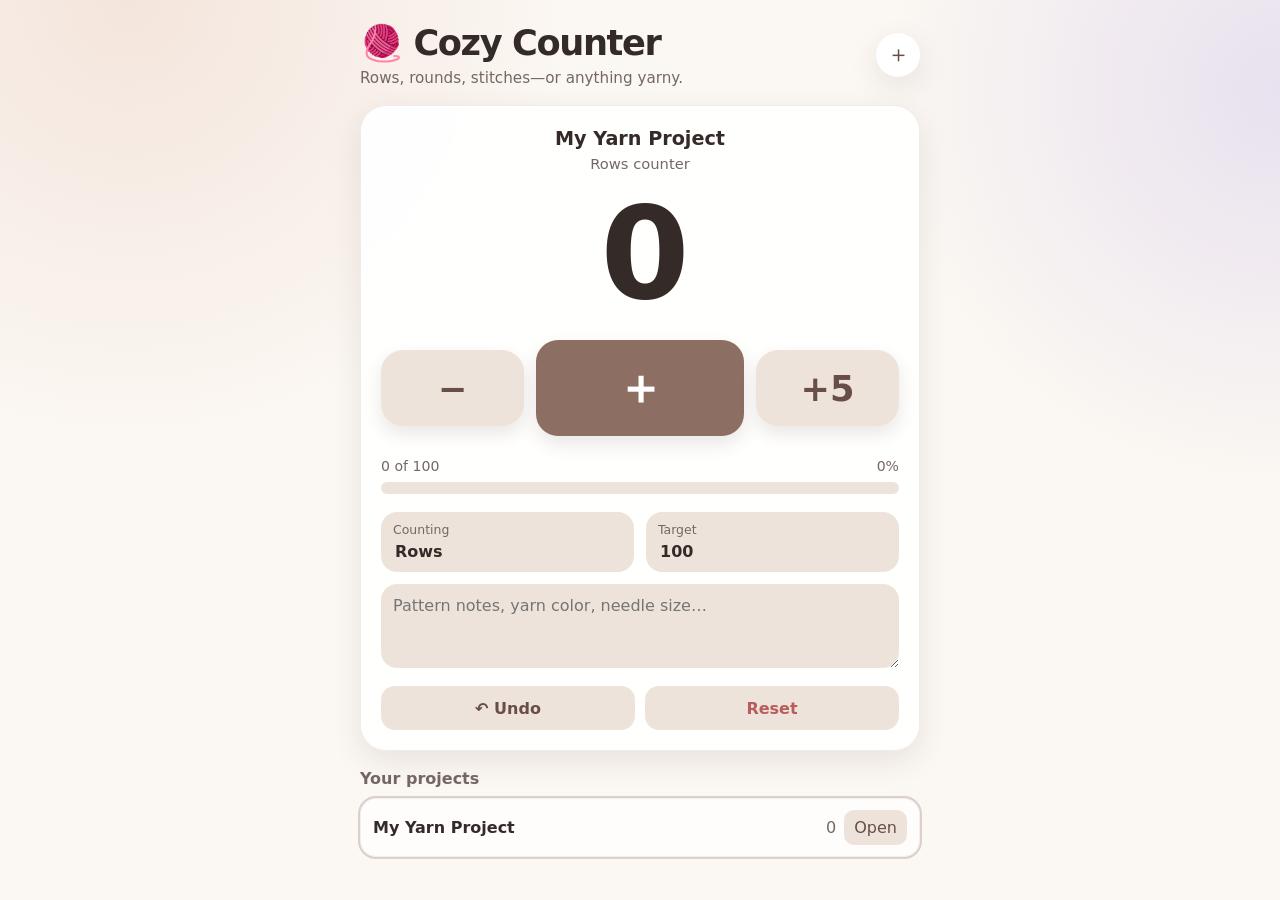
==== index.html @ 09ec0f08 "Rename Index.html to index.html" ====
<!DOCTYPE html>
<html lang="en">
<head>
  <meta charset="UTF-8" />
  <meta name="viewport" content="width=device-width, initial-scale=1, viewport-fit=cover" />
  <meta name="theme-color" content="#8d6e63" />
  <title>Cozy Yarn Counter</title>
  <style>
    :root {
      --bg: #fbf7f2;
      --card: #ffffff;
      --text: #342a27;
      --muted: #756864;
      --accent: #8d6e63;
      --accent-dark: #684e46;
      --soft: #eee3da;
      --danger: #b85c5c;
      --shadow: 0 10px 30px rgba(70, 48, 40, 0.10);
    }

    * { box-sizing: border-box; }
    body {
      margin: 0;
      min-height: 100vh;
      font-family: ui-rounded, "SF Pro Rounded", system-ui, -apple-system, BlinkMacSystemFont, "Segoe UI", sans-serif;
      background:
        radial-gradient(circle at 10% 0%, #f4e5dc 0, transparent 30%),
        radial-gradient(circle at 100% 10%, #e8e1ef 0, transparent 26%),
        var(--bg);
      color: var(--text);
      padding: env(safe-area-inset-top) 16px env(safe-area-inset-bottom);
    }

    .app {
      width: min(100%, 560px);
      margin: 0 auto;
      padding: 22px 0 36px;
    }

    header {
      display: flex;
      align-items: center;
      justify-content: space-between;
      gap: 16px;
      margin-bottom: 18px;
    }

    h1 {
      margin: 0;
      font-size: clamp(1.65rem, 6vw, 2.2rem);
      letter-spacing: -0.04em;
    }

    .subtitle {
      margin: 5px 0 0;
      color: var(--muted);
      font-size: 0.95rem;
    }

    button, input, textarea {
      font: inherit;
    }

    button {
      border: 0;
      cursor: pointer;
      -webkit-tap-highlight-color: transparent;
    }

    .icon-btn {
      width: 44px;
      height: 44px;
      border-radius: 50%;
      background: var(--card);
      color: var(--accent-dark);
      box-shadow: var(--shadow);
      font-size: 1.45rem;
    }

    .project-card {
      background: rgba(255,255,255,0.92);
      border: 1px solid rgba(141,110,99,0.13);
      border-radius: 26px;
      padding: 20px;
      box-shadow: var(--shadow);
      backdrop-filter: blur(8px);
    }

    .project-name {
      width: 100%;
      border: 0;
      background: transparent;
      font-weight: 750;
      font-size: 1.2rem;
      color: var(--text);
      outline: none;
      text-align: center;
      margin-bottom: 4px;
    }

    .counter-label {
      text-align: center;
      color: var(--muted);
      font-size: 0.92rem;
    }

    .count {
      text-align: center;
      font-size: clamp(5rem, 24vw, 8rem);
      line-height: 1;
      font-weight: 800;
      letter-spacing: -0.08em;
      margin: 18px 0 22px;
      user-select: none;
    }

    .main-controls {
      display: grid;
      grid-template-columns: 1fr 1.45fr 1fr;
      gap: 12px;
      align-items: center;
    }

    .main-controls button {
      border-radius: 22px;
      min-height: 76px;
      font-weight: 800;
      box-shadow: 0 8px 18px rgba(80, 54, 47, 0.12);
    }

    .minus, .plus {
      background: var(--soft);
      color: var(--accent-dark);
      font-size: 2.2rem;
    }

    .plus {
      min-height: 96px !important;
      background: var(--accent);
      color: white;
      font-size: 3rem;
    }

    .main-controls button:active {
      transform: scale(0.97);
    }

    .progress-wrap {
      margin-top: 22px;
    }

    .progress-meta {
      display: flex;
      justify-content: space-between;
      color: var(--muted);
      font-size: 0.88rem;
      margin-bottom: 8px;
    }

    .progress-track {
      height: 12px;
      border-radius: 99px;
      background: var(--soft);
      overflow: hidden;
    }

    .progress-bar {
      height: 100%;
      width: 0%;
      border-radius: inherit;
      background: var(--accent);
      transition: width 180ms ease;
    }

    .settings {
      display: grid;
      grid-template-columns: 1fr 1fr;
      gap: 12px;
      margin-top: 18px;
    }

    .field {
      background: var(--soft);
      border-radius: 16px;
      padding: 10px 12px;
    }

    .field label {
      display: block;
      color: var(--muted);
      font-size: 0.78rem;
      margin-bottom: 4px;
    }

    .field input {
      width: 100%;
      border: 0;
      outline: 0;
      background: transparent;
      color: var(--text);
      font-weight: 700;
    }

    textarea {
      width: 100%;
      margin-top: 12px;
      min-height: 84px;
      resize: vertical;
      border: 0;
      border-radius: 16px;
      padding: 12px;
      background: var(--soft);
      color: var(--text);
      outline: none;
    }

    .secondary-controls {
      display: flex;
      gap: 10px;
      margin-top: 14px;
    }

    .secondary-controls button {
      flex: 1;
      min-height: 44px;
      border-radius: 14px;
      background: var(--soft);
      color: var(--accent-dark);
      font-weight: 700;
    }

    .danger {
      color: var(--danger) !important;
    }

    .projects {
      margin-top: 18px;
    }

    .projects h2 {
      font-size: 1rem;
      margin: 0 0 10px;
      color: var(--muted);
    }

    .project-list {
      display: grid;
      gap: 9px;
    }

    .project-row {
      display: grid;
      grid-template-columns: 1fr auto auto;
      gap: 8px;
      align-items: center;
      background: rgba(255,255,255,0.76);
      border-radius: 16px;
      padding: 11px 12px;
      border: 1px solid rgba(141,110,99,0.10);
    }

    .project-row.active {
      outline: 2px solid rgba(141,110,99,0.28);
    }

    .project-title {
      font-weight: 750;
      overflow: hidden;
      text-overflow: ellipsis;
      white-space: nowrap;
    }

    .project-count {
      color: var(--muted);
      font-variant-numeric: tabular-nums;
    }

    .project-open, .project-delete {
      padding: 8px 10px;
      border-radius: 10px;
      background: var(--soft);
      color: var(--accent-dark);
    }

    .toast {
      position: fixed;
      left: 50%;
      bottom: calc(22px + env(safe-area-inset-bottom));
      transform: translateX(-50%) translateY(16px);
      opacity: 0;
      pointer-events: none;
      background: #342a27;
      color: white;
      padding: 10px 14px;
      border-radius: 99px;
      transition: 180ms ease;
      font-size: 0.9rem;
      z-index: 9;
    }

    .toast.show {
      opacity: 1;
      transform: translateX(-50%) translateY(0);
    }

    @media (max-width: 380px) {
      .settings { grid-template-columns: 1fr; }
      .project-card { padding: 16px; }
      .main-controls { gap: 8px; }
    }
  </style>
</head>
<body>
  <main class="app">
    <header>
      <div>
        <h1>🧶 Cozy Counter</h1>
        <p class="subtitle">Rows, rounds, stitches—or anything yarny.</p>
      </div>
      <button class="icon-btn" id="newProjectBtn" aria-label="New project">＋</button>
    </header>

    <section class="project-card">
      <input id="projectName" class="project-name" value="My Yarn Project" aria-label="Project name" />
      <div class="counter-label" id="counterLabel">Row counter</div>
      <div class="count" id="count" aria-live="polite">0</div>

      <div class="main-controls">
        <button class="minus" id="minusBtn" aria-label="Subtract one">−</button>
        <button class="plus" id="plusBtn" aria-label="Add one">＋</button>
        <button class="minus" id="addFiveBtn" aria-label="Add five">+5</button>
      </div>

      <div class="progress-wrap">
        <div class="progress-meta">
          <span id="progressText">0 of 100</span>
          <span id="percentText">0%</span>
        </div>
        <div class="progress-track">
          <div class="progress-bar" id="progressBar"></div>
        </div>
      </div>

      <div class="settings">
        <div class="field">
          <label for="counterType">Counting</label>
          <input id="counterType" value="Rows" />
        </div>
        <div class="field">
          <label for="target">Target</label>
          <input id="target" type="number" min="0" value="100" inputmode="numeric" />
        </div>
      </div>

      <textarea id="notes" placeholder="Pattern notes, yarn color, needle size…"></textarea>

      <div class="secondary-controls">
        <button id="undoBtn">↶ Undo</button>
        <button id="resetBtn" class="danger">Reset</button>
      </div>
    </section>

    <section class="projects">
      <h2>Your projects</h2>
      <div class="project-list" id="projectList"></div>
    </section>
  </main>

  <div class="toast" id="toast"></div>

  <script>
    const STORAGE_KEY = "cozy-yarn-counter-v1";

    let state = loadState();
    let undoStack = [];

    const els = {
      projectName: document.getElementById("projectName"),
      counterLabel: document.getElementById("counterLabel"),
      count: document.getElementById("count"),
      minusBtn: document.getElementById("minusBtn"),
      plusBtn: document.getElementById("plusBtn"),
      addFiveBtn: document.getElementById("addFiveBtn"),
      target: document.getElementById("target"),
      counterType: document.getElementById("counterType"),
      notes: document.getElementById("notes"),
      progressText: document.getElementById("progressText"),
      percentText: document.getElementById("percentText"),
      progressBar: document.getElementById("progressBar"),
      undoBtn: document.getElementById("undoBtn"),
      resetBtn: document.getElementById("resetBtn"),
      newProjectBtn: document.getElementById("newProjectBtn"),
      projectList: document.getElementById("projectList"),
      toast: document.getElementById("toast")
    };

    function makeProject(name = "New Yarn Project") {
      return {
        id: crypto.randomUUID ? crypto.randomUUID() : String(Date.now() + Math.random()),
        name,
        count: 0,
        target: 100,
        counterType: "Rows",
        notes: ""
      };
    }

    function loadState() {
      try {
        const saved = JSON.parse(localStorage.getItem(STORAGE_KEY));
        if (saved?.projects?.length) return saved;
      } catch (_) {}
      const first = makeProject("My Yarn Project");
      return { activeId: first.id, projects: [first] };
    }

    function saveState() {
      localStorage.setItem(STORAGE_KEY, JSON.stringify(state));
    }

    function activeProject() {
      return state.projects.find(p => p.id === state.activeId) || state.projects[0];
    }

    function pushUndo() {
      const p = activeProject();
      undoStack.push({ id: p.id, count: p.count });
      if (undoStack.length > 50) undoStack.shift();
    }

    function setCount(next) {
      const p = activeProject();
      pushUndo();
      p.count = Math.max(0, Number(next) || 0);
      saveState();
      render();
      if (p.target > 0 && p.count === p.target) showToast("Target reached! 🎉");
    }

    function updateField(field, value) {
      const p = activeProject();
      p[field] = value;
      saveState();
      renderProjectList();
      renderProgress();
    }

    function render() {
      const p = activeProject();
      els.projectName.value = p.name;
      els.count.textContent = p.count;
      els.target.value = p.target;
      els.counterType.value = p.counterType;
      els.notes.value = p.notes;
      els.counterLabel.textContent = `${p.counterType || "Row"} counter`;
      renderProgress();
      renderProjectList();
    }

    function renderProgress() {
      const p = activeProject();
      const target = Math.max(0, Number(p.target) || 0);
      const percent = target > 0 ? Math.min(100, Math.round((p.count / target) * 100)) : 0;
      els.progressText.textContent = target > 0 ? `${p.count} of ${target}` : `${p.count} counted`;
      els.percentText.textContent = target > 0 ? `${percent}%` : "No target";
      els.progressBar.style.width = `${percent}%`;
    }

    function renderProjectList() {
      els.projectList.innerHTML = "";
      state.projects.forEach(project => {
        const row = document.createElement("div");
        row.className = "project-row" + (project.id === state.activeId ? " active" : "");

        const title = document.createElement("div");
        title.className = "project-title";
        title.textContent = project.name || "Untitled project";

        const count = document.createElement("div");
        count.className = "project-count";
        count.textContent = project.count;

        const open = document.createElement("button");
        open.className = "project-open";
        open.textContent = project.id === state.activeId ? "Open" : "View";
        open.onclick = () => {
          state.activeId = project.id;
          undoStack = [];
          saveState();
          render();
        };

        row.append(title, count, open);

        if (state.projects.length > 1) {
          const del = document.createElement("button");
          del.className = "project-delete";
          del.textContent = "×";
          del.setAttribute("aria-label", `Delete ${project.name}`);
          del.onclick = () => {
            if (!confirm(`Delete "${project.name}"?`)) return;
            state.projects = state.projects.filter(p => p.id !== project.id);
            if (state.activeId === project.id) state.activeId = state.projects[0].id;
            saveState();
            render();
          };
          row.append(del);
        }

        els.projectList.append(row);
      });
    }

    function showToast(message) {
      els.toast.textContent = message;
      els.toast.classList.add("show");
      clearTimeout(showToast.timer);
      showToast.timer = setTimeout(() => els.toast.classList.remove("show"), 1500);
    }

    els.plusBtn.addEventListener("click", () => setCount(activeProject().count + 1));
    els.minusBtn.addEventListener("click", () => setCount(activeProject().count - 1));
    els.addFiveBtn.addEventListener("click", () => setCount(activeProject().count + 5));

    els.undoBtn.addEventListener("click", () => {
      const previous = undoStack.pop();
      if (!previous || previous.id !== activeProject().id) {
        showToast("Nothing to undo");
        return;
      }
      activeProject().count = previous.count;
      saveState();
      render();
    });

    els.resetBtn.addEventListener("click", () => {
      if (!confirm("Reset this counter to zero?")) return;
      setCount(0);
    });

    els.newProjectBtn.addEventListener("click", () => {
      const p = makeProject(`Project ${state.projects.length + 1}`);
      state.projects.push(p);
      state.activeId = p.id;
      undoStack = [];
      saveState();
      render();
      els.projectName.focus();
      els.projectName.select();
    });

    els.projectName.addEventListener("input", e => updateField("name", e.target.value));
    els.target.addEventListener("input", e => updateField("target", Math.max(0, Number(e.target.value) || 0)));
    els.counterType.addEventListener("input", e => updateField("counterType", e.target.value));
    els.notes.addEventListener("input", e => updateField("notes", e.target.value));

    document.addEventListener("keydown", e => {
      if (["INPUT", "TEXTAREA"].includes(document.activeElement.tagName)) return;
      if (e.key === "ArrowUp" || e.key === "+" || e.key === " ") {
        e.preventDefault();
        setCount(activeProject().count + 1);
      }
      if (e.key === "ArrowDown" || e.key === "-") {
        e.preventDefault();
        setCount(activeProject().count - 1);
      }
    });

    render();
  </script>
</body>
</html>
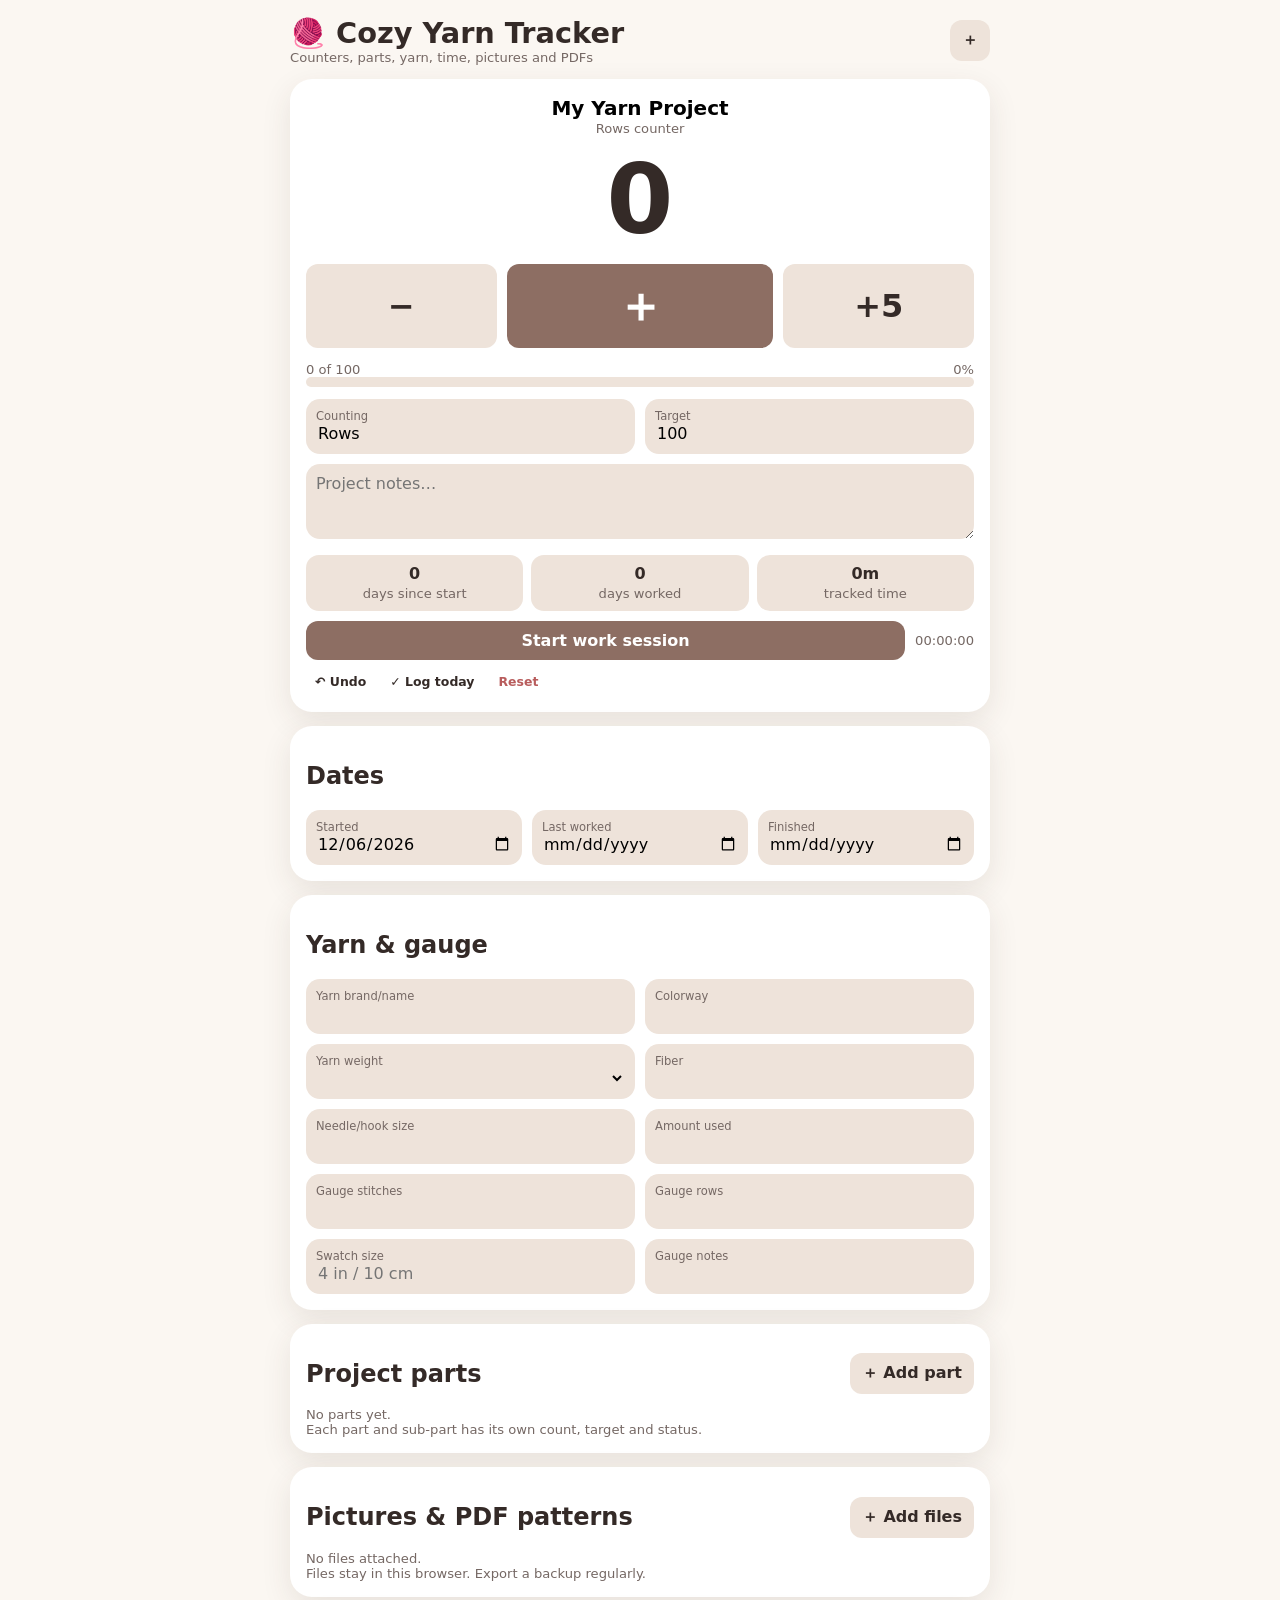
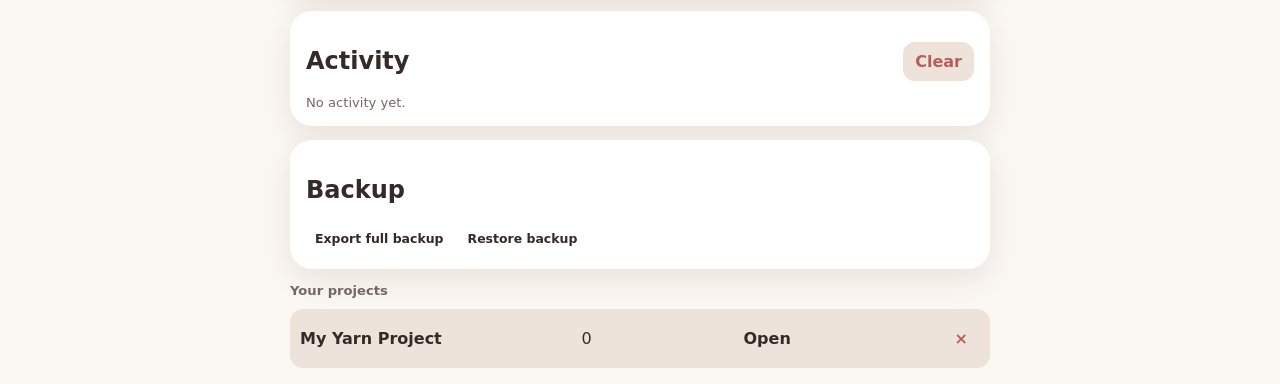
==== commit 4a52b92a: "Add files via upload" ====
--- a/index.html
+++ b/index.html
@@ -1,572 +1,27 @@
-<!DOCTYPE html>
-<html lang="en">
-<head>
-  <meta charset="UTF-8" />
-  <meta name="viewport" content="width=device-width, initial-scale=1, viewport-fit=cover" />
-  <meta name="theme-color" content="#8d6e63" />
-  <title>Cozy Yarn Counter</title>
-  <style>
-    :root {
-      --bg: #fbf7f2;
-      --card: #ffffff;
-      --text: #342a27;
-      --muted: #756864;
-      --accent: #8d6e63;
-      --accent-dark: #684e46;
-      --soft: #eee3da;
-      --danger: #b85c5c;
-      --shadow: 0 10px 30px rgba(70, 48, 40, 0.10);
-    }
-
-    * { box-sizing: border-box; }
-    body {
-      margin: 0;
-      min-height: 100vh;
-      font-family: ui-rounded, "SF Pro Rounded", system-ui, -apple-system, BlinkMacSystemFont, "Segoe UI", sans-serif;
-      background:
-        radial-gradient(circle at 10% 0%, #f4e5dc 0, transparent 30%),
-        radial-gradient(circle at 100% 10%, #e8e1ef 0, transparent 26%),
-        var(--bg);
-      color: var(--text);
-      padding: env(safe-area-inset-top) 16px env(safe-area-inset-bottom);
-    }
-
-    .app {
-      width: min(100%, 560px);
-      margin: 0 auto;
-      padding: 22px 0 36px;
-    }
-
-    header {
-      display: flex;
-      align-items: center;
-      justify-content: space-between;
-      gap: 16px;
-      margin-bottom: 18px;
-    }
-
-    h1 {
-      margin: 0;
-      font-size: clamp(1.65rem, 6vw, 2.2rem);
-      letter-spacing: -0.04em;
-    }
-
-    .subtitle {
-      margin: 5px 0 0;
-      color: var(--muted);
-      font-size: 0.95rem;
-    }
-
-    button, input, textarea {
-      font: inherit;
-    }
-
-    button {
-      border: 0;
-      cursor: pointer;
-      -webkit-tap-highlight-color: transparent;
-    }
-
-    .icon-btn {
-      width: 44px;
-      height: 44px;
-      border-radius: 50%;
-      background: var(--card);
-      color: var(--accent-dark);
-      box-shadow: var(--shadow);
-      font-size: 1.45rem;
-    }
-
-    .project-card {
-      background: rgba(255,255,255,0.92);
-      border: 1px solid rgba(141,110,99,0.13);
-      border-radius: 26px;
-      padding: 20px;
-      box-shadow: var(--shadow);
-      backdrop-filter: blur(8px);
-    }
-
-    .project-name {
-      width: 100%;
-      border: 0;
-      background: transparent;
-      font-weight: 750;
-      font-size: 1.2rem;
-      color: var(--text);
-      outline: none;
-      text-align: center;
-      margin-bottom: 4px;
-    }
-
-    .counter-label {
-      text-align: center;
-      color: var(--muted);
-      font-size: 0.92rem;
-    }
-
-    .count {
-      text-align: center;
-      font-size: clamp(5rem, 24vw, 8rem);
-      line-height: 1;
-      font-weight: 800;
-      letter-spacing: -0.08em;
-      margin: 18px 0 22px;
-      user-select: none;
-    }
-
-    .main-controls {
-      display: grid;
-      grid-template-columns: 1fr 1.45fr 1fr;
-      gap: 12px;
-      align-items: center;
-    }
-
-    .main-controls button {
-      border-radius: 22px;
-      min-height: 76px;
-      font-weight: 800;
-      box-shadow: 0 8px 18px rgba(80, 54, 47, 0.12);
-    }
-
-    .minus, .plus {
-      background: var(--soft);
-      color: var(--accent-dark);
-      font-size: 2.2rem;
-    }
-
-    .plus {
-      min-height: 96px !important;
-      background: var(--accent);
-      color: white;
-      font-size: 3rem;
-    }
-
-    .main-controls button:active {
-      transform: scale(0.97);
-    }
-
-    .progress-wrap {
-      margin-top: 22px;
-    }
-
-    .progress-meta {
-      display: flex;
-      justify-content: space-between;
-      color: var(--muted);
-      font-size: 0.88rem;
-      margin-bottom: 8px;
-    }
-
-    .progress-track {
-      height: 12px;
-      border-radius: 99px;
-      background: var(--soft);
-      overflow: hidden;
-    }
-
-    .progress-bar {
-      height: 100%;
-      width: 0%;
-      border-radius: inherit;
-      background: var(--accent);
-      transition: width 180ms ease;
-    }
-
-    .settings {
-      display: grid;
-      grid-template-columns: 1fr 1fr;
-      gap: 12px;
-      margin-top: 18px;
-    }
-
-    .field {
-      background: var(--soft);
-      border-radius: 16px;
-      padding: 10px 12px;
-    }
-
-    .field label {
-      display: block;
-      color: var(--muted);
-      font-size: 0.78rem;
-      margin-bottom: 4px;
-    }
-
-    .field input {
-      width: 100%;
-      border: 0;
-      outline: 0;
-      background: transparent;
-      color: var(--text);
-      font-weight: 700;
-    }
-
-    textarea {
-      width: 100%;
-      margin-top: 12px;
-      min-height: 84px;
-      resize: vertical;
-      border: 0;
-      border-radius: 16px;
-      padding: 12px;
-      background: var(--soft);
-      color: var(--text);
-      outline: none;
-    }
-
-    .secondary-controls {
-      display: flex;
-      gap: 10px;
-      margin-top: 14px;
-    }
-
-    .secondary-controls button {
-      flex: 1;
-      min-height: 44px;
-      border-radius: 14px;
-      background: var(--soft);
-      color: var(--accent-dark);
-      font-weight: 700;
-    }
-
-    .danger {
-      color: var(--danger) !important;
-    }
-
-    .projects {
-      margin-top: 18px;
-    }
-
-    .projects h2 {
-      font-size: 1rem;
-      margin: 0 0 10px;
-      color: var(--muted);
-    }
-
-    .project-list {
-      display: grid;
-      gap: 9px;
-    }
-
-    .project-row {
-      display: grid;
-      grid-template-columns: 1fr auto auto;
-      gap: 8px;
-      align-items: center;
-      background: rgba(255,255,255,0.76);
-      border-radius: 16px;
-      padding: 11px 12px;
-      border: 1px solid rgba(141,110,99,0.10);
-    }
-
-    .project-row.active {
-      outline: 2px solid rgba(141,110,99,0.28);
-    }
-
-    .project-title {
-      font-weight: 750;
-      overflow: hidden;
-      text-overflow: ellipsis;
-      white-space: nowrap;
-    }
-
-    .project-count {
-      color: var(--muted);
-      font-variant-numeric: tabular-nums;
-    }
-
-    .project-open, .project-delete {
-      padding: 8px 10px;
-      border-radius: 10px;
-      background: var(--soft);
-      color: var(--accent-dark);
-    }
-
-    .toast {
-      position: fixed;
-      left: 50%;
-      bottom: calc(22px + env(safe-area-inset-bottom));
-      transform: translateX(-50%) translateY(16px);
-      opacity: 0;
-      pointer-events: none;
-      background: #342a27;
-      color: white;
-      padding: 10px 14px;
-      border-radius: 99px;
-      transition: 180ms ease;
-      font-size: 0.9rem;
-      z-index: 9;
-    }
-
-    .toast.show {
-      opacity: 1;
-      transform: translateX(-50%) translateY(0);
-    }
-
-    @media (max-width: 380px) {
-      .settings { grid-template-columns: 1fr; }
-      .project-card { padding: 16px; }
-      .main-controls { gap: 8px; }
-    }
-  </style>
-</head>
-<body>
-  <main class="app">
-    <header>
-      <div>
-        <h1>🧶 Cozy Counter</h1>
-        <p class="subtitle">Rows, rounds, stitches—or anything yarny.</p>
-      </div>
-      <button class="icon-btn" id="newProjectBtn" aria-label="New project">＋</button>
-    </header>
-
-    <section class="project-card">
-      <input id="projectName" class="project-name" value="My Yarn Project" aria-label="Project name" />
-      <div class="counter-label" id="counterLabel">Row counter</div>
-      <div class="count" id="count" aria-live="polite">0</div>
-
-      <div class="main-controls">
-        <button class="minus" id="minusBtn" aria-label="Subtract one">−</button>
-        <button class="plus" id="plusBtn" aria-label="Add one">＋</button>
-        <button class="minus" id="addFiveBtn" aria-label="Add five">+5</button>
-      </div>
-
-      <div class="progress-wrap">
-        <div class="progress-meta">
-          <span id="progressText">0 of 100</span>
-          <span id="percentText">0%</span>
-        </div>
-        <div class="progress-track">
-          <div class="progress-bar" id="progressBar"></div>
-        </div>
-      </div>
-
-      <div class="settings">
-        <div class="field">
-          <label for="counterType">Counting</label>
-          <input id="counterType" value="Rows" />
-        </div>
-        <div class="field">
-          <label for="target">Target</label>
-          <input id="target" type="number" min="0" value="100" inputmode="numeric" />
-        </div>
-      </div>
-
-      <textarea id="notes" placeholder="Pattern notes, yarn color, needle size…"></textarea>
-
-      <div class="secondary-controls">
-        <button id="undoBtn">↶ Undo</button>
-        <button id="resetBtn" class="danger">Reset</button>
-      </div>
-    </section>
-
-    <section class="projects">
-      <h2>Your projects</h2>
-      <div class="project-list" id="projectList"></div>
-    </section>
-  </main>
-
-  <div class="toast" id="toast"></div>
-
-  <script>
-    const STORAGE_KEY = "cozy-yarn-counter-v1";
-
-    let state = loadState();
-    let undoStack = [];
-
-    const els = {
-      projectName: document.getElementById("projectName"),
-      counterLabel: document.getElementById("counterLabel"),
-      count: document.getElementById("count"),
-      minusBtn: document.getElementById("minusBtn"),
-      plusBtn: document.getElementById("plusBtn"),
-      addFiveBtn: document.getElementById("addFiveBtn"),
-      target: document.getElementById("target"),
-      counterType: document.getElementById("counterType"),
-      notes: document.getElementById("notes"),
-      progressText: document.getElementById("progressText"),
-      percentText: document.getElementById("percentText"),
-      progressBar: document.getElementById("progressBar"),
-      undoBtn: document.getElementById("undoBtn"),
-      resetBtn: document.getElementById("resetBtn"),
-      newProjectBtn: document.getElementById("newProjectBtn"),
-      projectList: document.getElementById("projectList"),
-      toast: document.getElementById("toast")
-    };
-
-    function makeProject(name = "New Yarn Project") {
-      return {
-        id: crypto.randomUUID ? crypto.randomUUID() : String(Date.now() + Math.random()),
-        name,
-        count: 0,
-        target: 100,
-        counterType: "Rows",
-        notes: ""
-      };
-    }
-
-    function loadState() {
-      try {
-        const saved = JSON.parse(localStorage.getItem(STORAGE_KEY));
-        if (saved?.projects?.length) return saved;
-      } catch (_) {}
-      const first = makeProject("My Yarn Project");
-      return { activeId: first.id, projects: [first] };
-    }
-
-    function saveState() {
-      localStorage.setItem(STORAGE_KEY, JSON.stringify(state));
-    }
-
-    function activeProject() {
-      return state.projects.find(p => p.id === state.activeId) || state.projects[0];
-    }
-
-    function pushUndo() {
-      const p = activeProject();
-      undoStack.push({ id: p.id, count: p.count });
-      if (undoStack.length > 50) undoStack.shift();
-    }
-
-    function setCount(next) {
-      const p = activeProject();
-      pushUndo();
-      p.count = Math.max(0, Number(next) || 0);
-      saveState();
-      render();
-      if (p.target > 0 && p.count === p.target) showToast("Target reached! 🎉");
-    }
-
-    function updateField(field, value) {
-      const p = activeProject();
-      p[field] = value;
-      saveState();
-      renderProjectList();
-      renderProgress();
-    }
-
-    function render() {
-      const p = activeProject();
-      els.projectName.value = p.name;
-      els.count.textContent = p.count;
-      els.target.value = p.target;
-      els.counterType.value = p.counterType;
-      els.notes.value = p.notes;
-      els.counterLabel.textContent = `${p.counterType || "Row"} counter`;
-      renderProgress();
-      renderProjectList();
-    }
-
-    function renderProgress() {
-      const p = activeProject();
-      const target = Math.max(0, Number(p.target) || 0);
-      const percent = target > 0 ? Math.min(100, Math.round((p.count / target) * 100)) : 0;
-      els.progressText.textContent = target > 0 ? `${p.count} of ${target}` : `${p.count} counted`;
-      els.percentText.textContent = target > 0 ? `${percent}%` : "No target";
-      els.progressBar.style.width = `${percent}%`;
-    }
-
-    function renderProjectList() {
-      els.projectList.innerHTML = "";
-      state.projects.forEach(project => {
-        const row = document.createElement("div");
-        row.className = "project-row" + (project.id === state.activeId ? " active" : "");
-
-        const title = document.createElement("div");
-        title.className = "project-title";
-        title.textContent = project.name || "Untitled project";
-
-        const count = document.createElement("div");
-        count.className = "project-count";
-        count.textContent = project.count;
-
-        const open = document.createElement("button");
-        open.className = "project-open";
-        open.textContent = project.id === state.activeId ? "Open" : "View";
-        open.onclick = () => {
-          state.activeId = project.id;
-          undoStack = [];
-          saveState();
-          render();
-        };
-
-        row.append(title, count, open);
-
-        if (state.projects.length > 1) {
-          const del = document.createElement("button");
-          del.className = "project-delete";
-          del.textContent = "×";
-          del.setAttribute("aria-label", `Delete ${project.name}`);
-          del.onclick = () => {
-            if (!confirm(`Delete "${project.name}"?`)) return;
-            state.projects = state.projects.filter(p => p.id !== project.id);
-            if (state.activeId === project.id) state.activeId = state.projects[0].id;
-            saveState();
-            render();
-          };
-          row.append(del);
-        }
-
-        els.projectList.append(row);
-      });
-    }
-
-    function showToast(message) {
-      els.toast.textContent = message;
-      els.toast.classList.add("show");
-      clearTimeout(showToast.timer);
-      showToast.timer = setTimeout(() => els.toast.classList.remove("show"), 1500);
-    }
-
-    els.plusBtn.addEventListener("click", () => setCount(activeProject().count + 1));
-    els.minusBtn.addEventListener("click", () => setCount(activeProject().count - 1));
-    els.addFiveBtn.addEventListener("click", () => setCount(activeProject().count + 5));
-
-    els.undoBtn.addEventListener("click", () => {
-      const previous = undoStack.pop();
-      if (!previous || previous.id !== activeProject().id) {
-        showToast("Nothing to undo");
-        return;
-      }
-      activeProject().count = previous.count;
-      saveState();
-      render();
-    });
-
-    els.resetBtn.addEventListener("click", () => {
-      if (!confirm("Reset this counter to zero?")) return;
-      setCount(0);
-    });
-
-    els.newProjectBtn.addEventListener("click", () => {
-      const p = makeProject(`Project ${state.projects.length + 1}`);
-      state.projects.push(p);
-      state.activeId = p.id;
-      undoStack = [];
-      saveState();
-      render();
-      els.projectName.focus();
-      els.projectName.select();
-    });
-
-    els.projectName.addEventListener("input", e => updateField("name", e.target.value));
-    els.target.addEventListener("input", e => updateField("target", Math.max(0, Number(e.target.value) || 0)));
-    els.counterType.addEventListener("input", e => updateField("counterType", e.target.value));
-    els.notes.addEventListener("input", e => updateField("notes", e.target.value));
-
-    document.addEventListener("keydown", e => {
-      if (["INPUT", "TEXTAREA"].includes(document.activeElement.tagName)) return;
-      if (e.key === "ArrowUp" || e.key === "+" || e.key === " ") {
-        e.preventDefault();
-        setCount(activeProject().count + 1);
-      }
-      if (e.key === "ArrowDown" || e.key === "-") {
-        e.preventDefault();
-        setCount(activeProject().count - 1);
-      }
-    });
-
-    render();
-  </script>
-</body>
-</html>
+<!DOCTYPE html><html lang="en"><head><meta charset="UTF-8"><meta name="viewport" content="width=device-width,initial-scale=1,viewport-fit=cover"><title>Cozy Yarn Tracker</title><style>
+:root{--bg:#fbf7f2;--card:#fff;--text:#342a27;--muted:#756864;--accent:#8d6e63;--soft:#eee3da;--danger:#b85c5c;--shadow:0 10px 30px #4630281a}*{box-sizing:border-box}body{margin:0;background:var(--bg);color:var(--text);font-family:system-ui,-apple-system,sans-serif;padding:16px}.app{max-width:700px;margin:auto}header,.row,.head{display:flex;align-items:center;justify-content:space-between;gap:10px}h1{margin:0;font-size:1.8rem}.sub,.small{color:var(--muted);font-size:.82rem}.card{background:var(--card);border-radius:22px;padding:16px;margin:14px 0;box-shadow:var(--shadow)}button,input,textarea,select{font:inherit}button{border:0;border-radius:12px;padding:10px 12px;background:var(--soft);color:var(--text);font-weight:700}.accent{background:var(--accent);color:white}.danger{color:var(--danger)}.project-name{width:100%;border:0;text-align:center;font-weight:800;font-size:1.25rem}.count{text-align:center;font-size:6rem;font-weight:850;line-height:1;margin:16px 0}.controls{display:grid;grid-template-columns:1fr 1.4fr 1fr;gap:10px}.controls button{font-size:2rem;min-height:70px}.controls .accent{font-size:3rem}.grid2,.grid3{display:grid;gap:10px}.grid2{grid-template-columns:1fr 1fr}.grid3{grid-template-columns:repeat(3,1fr)}.field{background:var(--soft);padding:10px;border-radius:14px}.field label{display:block;font-size:.72rem;color:var(--muted)}.field input,.field select{width:100%;border:0;background:transparent;outline:0}.progress{height:10px;background:var(--soft);border-radius:99px;overflow:hidden}.bar{height:100%;background:var(--accent);width:0}textarea{width:100%;min-height:75px;border:0;border-radius:14px;background:var(--soft);padding:10px}.stats{display:grid;grid-template-columns:repeat(3,1fr);gap:8px}.stat{text-align:center;background:var(--soft);border-radius:13px;padding:9px}.stat strong{display:block}.parts,.files,.activity,.projects{display:grid;gap:8px}.part,.file,.event,.project{background:var(--soft);border-radius:13px;padding:10px}.part.depth1{margin-left:18px}.part.depth2{margin-left:36px}.partgrid{display:grid;grid-template-columns:1fr 80px 80px;gap:7px}.partgrid input,.partgrid select{width:100%;border:0;border-radius:8px;padding:7px}.actions{display:flex;gap:6px;flex-wrap:wrap;margin-top:7px}.actions button{padding:7px 9px;font-size:.78rem;background:white}.file{display:grid;grid-template-columns:1fr auto;gap:8px}.hidden{display:none}.toast{position:fixed;bottom:24px;left:50%;transform:translateX(-50%);background:#342a27;color:white;padding:10px 14px;border-radius:30px;opacity:0;transition:.2s}.toast.show{opacity:1}@media(max-width:520px){.grid3{grid-template-columns:1fr 1fr}.partgrid{grid-template-columns:1fr 70px}.card{padding:14px}.count{font-size:5rem}}
+</style></head><body><main class="app"><header><div><h1>🧶 Cozy Yarn Tracker</h1><div class="sub">Counters, parts, yarn, time, pictures and PDFs</div></div><button id="newProject">＋</button></header>
+<section class="card"><input id="name" class="project-name"><div id="label" class="sub" style="text-align:center"></div><div id="count" class="count">0</div><div class="controls"><button id="minus">−</button><button id="plus" class="accent">＋</button><button id="plus5">+5</button></div><div class="row small" style="margin-top:14px"><span id="progressText"></span><span id="percent"></span></div><div class="progress"><div id="bar" class="bar"></div></div><div class="grid2" style="margin-top:12px"><div class="field"><label>Counting</label><input id="counterType"></div><div class="field"><label>Target</label><input id="target" type="number" min="0"></div></div><textarea id="notes" placeholder="Project notes…" style="margin-top:10px"></textarea><div class="stats" style="margin-top:12px"><div class="stat"><strong id="age">0</strong><span class="small">days since start</span></div><div class="stat"><strong id="daysWorked">0</strong><span class="small">days worked</span></div><div class="stat"><strong id="tracked">0m</strong><span class="small">tracked time</span></div></div><div class="row" style="margin-top:10px"><button id="timer" class="accent" style="flex:1">Start work session</button><span id="live" class="small">00:00:00</span></div><div class="actions"><button id="undo">↶ Undo</button><button id="logToday">✓ Log today</button><button id="reset" class="danger">Reset</button></div></section>
+<section class="card"><h2>Dates</h2><div class="grid3"><div class="field"><label>Started</label><input id="startDate" type="date"></div><div class="field"><label>Last worked</label><input id="lastWorked" type="date"></div><div class="field"><label>Finished</label><input id="finished" type="date"></div></div></section>
+<section class="card"><h2>Yarn & gauge</h2><div class="grid2"><div class="field"><label>Yarn brand/name</label><input id="yarnName"></div><div class="field"><label>Colorway</label><input id="colorway"></div><div class="field"><label>Yarn weight</label><select id="weight"><option></option><option>Lace</option><option>Fingering</option><option>Sport</option><option>DK</option><option>Worsted</option><option>Aran</option><option>Bulky</option><option>Super bulky</option></select></div><div class="field"><label>Fiber</label><input id="fiber"></div><div class="field"><label>Needle/hook size</label><input id="tool"></div><div class="field"><label>Amount used</label><input id="amount"></div><div class="field"><label>Gauge stitches</label><input id="gSt" type="number" step="0.1"></div><div class="field"><label>Gauge rows</label><input id="gRows" type="number" step="0.1"></div><div class="field"><label>Swatch size</label><input id="swatch" placeholder="4 in / 10 cm"></div><div class="field"><label>Gauge notes</label><input id="gNotes"></div></div></section>
+<section class="card"><div class="head"><h2>Project parts</h2><button id="addPart">＋ Add part</button></div><div id="parts" class="parts"></div><div class="small">Each part and sub-part has its own count, target and status.</div></section>
+<section class="card"><div class="head"><h2>Pictures & PDF patterns</h2><button id="addFiles">＋ Add files</button></div><input id="fileInput" class="hidden" type="file" accept="image/*,application/pdf" multiple><div id="files" class="files"></div><div class="small">Files stay in this browser. Export a backup regularly.</div></section>
+<section class="card"><div class="head"><h2>Activity</h2><button id="clearActivity" class="danger">Clear</button></div><div id="activity" class="activity"></div></section>
+<section class="card"><h2>Backup</h2><div class="actions"><button id="export">Export full backup</button><button id="restore">Restore backup</button><input id="restoreInput" class="hidden" type="file" accept="application/json,.json"></div></section>
+<section><h2 class="sub">Your projects</h2><div id="projects" class="projects"></div></section></main><div id="toast" class="toast"></div>
+<script>
+const KEY='cozy-yarn-counter-v2',OLD='cozy-yarn-counter-v1',DB='cozy-yarn-files',STORE='attachments';const $=s=>document.querySelector(s),today=()=>new Date().toISOString().slice(0,10),uid=()=>crypto.randomUUID?crypto.randomUUID():String(Date.now()+Math.random());let undo=[],tick;
+function blank(name='New Yarn Project'){return{id:uid(),name,count:0,target:100,counterType:'Rows',notes:'',startDate:today(),lastWorked:'',finished:'',workDates:[],sessions:[],timerStart:null,activity:[],yarn:{},parts:[]}}
+function migrate(p){return{...blank(p.name),...p,yarn:{...blank().yarn,...(p.yarn||{})},parts:p.parts||[],activity:p.activity||[],workDates:p.workDates||[],sessions:p.sessions||[]}}
+function load(){try{let s=JSON.parse(localStorage.getItem(KEY));if(s?.projects?.length)return{...s,projects:s.projects.map(migrate)};let o=JSON.parse(localStorage.getItem(OLD));if(o?.projects?.length)return{...o,projects:o.projects.map(migrate)}}catch{}let p=blank('My Yarn Project');return{activeId:p.id,projects:[p]}}let state=load();const p=()=>state.projects.find(x=>x.id===state.activeId)||state.projects[0];const save=()=>localStorage.setItem(KEY,JSON.stringify(state));
+function toast(t){$('#toast').textContent=t;$('#toast').classList.add('show');clearTimeout(toast.t);toast.t=setTimeout(()=>$('#toast').classList.remove('show'),1500)}function log(t){let x=p();x.activity.unshift({at:new Date().toISOString(),text:t});x.activity=x.activity.slice(0,300);mark(false);save();renderActivity()}function mark(show=true){let x=p(),d=today();x.lastWorked=d;if(!x.workDates.includes(d))x.workDates.push(d);if(show)log('Worked on project today');save();renderStats()}
+function setCount(v){let x=p(),old=x.count;undo.push({id:x.id,count:old});x.count=Math.max(0,+v||0);save();renderCounter();log(`${x.counterType||'Row'} count ${old} → ${x.count}`)}function duration(ms){let m=Math.floor(ms/60000);return m<60?m+'m':Math.floor(m/60)+'h '+m%60+'m'}function total(x){return x.sessions.reduce((s,a)=>s+a.end-a.start,0)+(x.timerStart?Date.now()-x.timerStart:0)}
+function renderCounter(){let x=p(),pct=x.target?Math.min(100,Math.round(x.count/x.target*100)):0;$('#count').textContent=x.count;$('#label').textContent=(x.counterType||'Row')+' counter';$('#progressText').textContent=x.target?`${x.count} of ${x.target}`:`${x.count} counted`;$('#percent').textContent=x.target?pct+'%':'No target';$('#bar').style.width=pct+'%'}function renderStats(){let x=p(),age=Math.max(0,Math.floor((Date.now()-new Date((x.startDate||today())+'T00:00:00'))/86400000));$('#age').textContent=age;$('#daysWorked').textContent=x.workDates.length;$('#tracked').textContent=duration(total(x));$('#timer').textContent=x.timerStart?'Stop work session':'Start work session'}function live(){let x=p(),s=Math.floor((x.timerStart?Date.now()-x.timerStart:0)/1000);$('#live').textContent=[Math.floor(s/3600),Math.floor(s%3600/60),s%60].map(v=>String(v).padStart(2,'0')).join(':');$('#tracked').textContent=duration(total(x))}
+function flat(parts,d=0,o=[]){parts.forEach(q=>{o.push([q,d]);flat(q.children||[],d+1,o)});return o}function remove(parts,id){let i=parts.findIndex(x=>x.id===id);if(i>=0){parts.splice(i,1);return true}return parts.some(x=>remove(x.children||[],id))}function newPart(n='New part'){return{id:uid(),name:n,count:0,target:0,status:'Not started',notes:'',children:[]}}function renderParts(){let h=$('#parts');h.innerHTML='';let arr=flat(p().parts);if(!arr.length)h.innerHTML='<div class="small">No parts yet.</div>';arr.forEach(([q,d])=>{let e=document.createElement('div');e.className='part depth'+Math.min(d,2);e.innerHTML=`<div class="partgrid"><input class="pn"><input class="pc" type="number" min="0"><input class="pt" type="number" min="0"><select class="ps"><option>Not started</option><option>Working</option><option>Paused</option><option>Finished</option></select></div><div class="actions"><button class="m">−1</button><button class="a">+1</button><button class="child">＋ Sub-part</button><button class="note">Notes</button><button class="del danger">Delete</button></div>`;e.querySelector('.pn').value=q.name;e.querySelector('.pc').value=q.count;e.querySelector('.pt').value=q.target;e.querySelector('.ps').value=q.status;e.querySelector('.pn').onchange=z=>{q.name=z.target.value;save();log('Renamed part to '+q.name)};e.querySelector('.pc').onchange=z=>{q.count=Math.max(0,+z.target.value||0);save();log(`${q.name}: count ${q.count}`)};e.querySelector('.pt').onchange=z=>{q.target=Math.max(0,+z.target.value||0);save()};e.querySelector('.ps').onchange=z=>{q.status=z.target.value;save();log(`${q.name} marked ${q.status}`)};e.querySelector('.m').onclick=()=>{q.count=Math.max(0,q.count-1);save();log(`${q.name}: count ${q.count}`);renderParts()};e.querySelector('.a').onclick=()=>{q.count++;save();log(`${q.name}: count ${q.count}`);renderParts()};e.querySelector('.child').onclick=()=>{(q.children||(q.children=[])).push(newPart('New sub-part'));save();renderParts()};e.querySelector('.note').onclick=()=>{let v=prompt('Notes for '+q.name,q.notes||'');if(v!==null){q.notes=v;save();log('Updated notes for '+q.name)}};e.querySelector('.del').onclick=()=>{if(confirm('Delete this part and its sub-parts?')){remove(p().parts,q.id);save();renderParts()}};h.appendChild(e)})}
+function renderActivity(){let h=$('#activity');h.innerHTML='';(p().activity||[]).slice(0,100).forEach(a=>{let e=document.createElement('div');e.className='event';e.innerHTML=`${a.text}<div class="small">${new Date(a.at).toLocaleString()}</div>`;h.appendChild(e)});if(!h.children.length)h.innerHTML='<div class="small">No activity yet.</div>'}function renderProjects(){let h=$('#projects');h.innerHTML='';state.projects.forEach(x=>{let e=document.createElement('div');e.className='project row';e.innerHTML=`<strong>${x.name||'Untitled'}</strong><span>${x.count}</span><button>Open</button><button class="danger">×</button>`;e.children[2].onclick=()=>{state.activeId=x.id;save();render()};e.children[3].onclick=()=>{if(state.projects.length===1)return toast('Keep one project');if(confirm('Delete project?')){state.projects=state.projects.filter(y=>y.id!==x.id);if(state.activeId===x.id)state.activeId=state.projects[0].id;save();render()}};h.appendChild(e)})}
+function db(){return new Promise((r,j)=>{let q=indexedDB.open(DB,1);q.onupgradeneeded=()=>q.result.createObjectStore(STORE,{keyPath:'id'});q.onsuccess=()=>r(q.result);q.onerror=()=>j(q.error)})}async function allFiles(){let d=await db();return new Promise((r,j)=>{let q=d.transaction(STORE).objectStore(STORE).getAll();q.onsuccess=()=>r(q.result);q.onerror=()=>j(q.error)})}async function putFile(v){let d=await db();return new Promise((r,j)=>{let t=d.transaction(STORE,'readwrite');t.objectStore(STORE).put(v);t.oncomplete=r;t.onerror=()=>j(t.error)})}async function delFile(id){let d=await db();return new Promise((r,j)=>{let t=d.transaction(STORE,'readwrite');t.objectStore(STORE).delete(id);t.oncomplete=r;t.onerror=()=>j(t.error)})}function dataURL(f){return new Promise((r,j)=>{let x=new FileReader();x.onload=()=>r(x.result);x.onerror=j;x.readAsDataURL(f)})}async function renderFiles(){let h=$('#files'),fs=(await allFiles()).filter(f=>f.projectId===p().id);h.innerHTML='';fs.forEach(f=>{let e=document.createElement('div');e.className='file';e.innerHTML=`<div><strong>${f.name}</strong><div class="small">${Math.round(f.size/1024)} KB</div></div><div class="actions"><button>Open</button><button class="danger">Delete</button></div>`;e.querySelectorAll('button')[0].onclick=()=>window.open(f.data,'_blank');e.querySelectorAll('button')[1].onclick=async()=>{await delFile(f.id);renderFiles()};h.appendChild(e)});if(!fs.length)h.innerHTML='<div class="small">No files attached.</div>'}
+function bind(){let x=p();for(let [id,v] of Object.entries({name:x.name,counterType:x.counterType,target:x.target,notes:x.notes,startDate:x.startDate,lastWorked:x.lastWorked,finished:x.finished,yarnName:x.yarn.name||'',colorway:x.yarn.colorway||'',weight:x.yarn.weight||'',fiber:x.yarn.fiber||'',tool:x.yarn.tool||'',amount:x.yarn.amount||'',gSt:x.yarn.gSt||'',gRows:x.yarn.gRows||'',swatch:x.yarn.swatch||'',gNotes:x.yarn.gNotes||''}))$('#'+id).value=v}function render(){bind();renderCounter();renderStats();live();renderParts();renderActivity();renderProjects();renderFiles()}
+$('#plus').onclick=()=>setCount(p().count+1);$('#minus').onclick=()=>setCount(p().count-1);$('#plus5').onclick=()=>setCount(p().count+5);$('#undo').onclick=()=>{let u=undo.pop();if(!u||u.id!==p().id)return toast('Nothing to undo');p().count=u.count;save();renderCounter()};$('#reset').onclick=()=>confirm('Reset counter?')&&setCount(0);$('#logToday').onclick=()=>mark(true);$('#timer').onclick=()=>{let x=p();if(x.timerStart){let end=Date.now(),start=x.timerStart;x.sessions.push({start,end});x.timerStart=null;log('Work session: '+duration(end-start))}else{x.timerStart=Date.now();log('Started work session')}save();renderStats()};$('#newProject').onclick=()=>{let x=blank('Project '+(state.projects.length+1));state.projects.push(x);state.activeId=x.id;save();render()};$('#addPart').onclick=()=>{p().parts.push(newPart('Part '+(p().parts.length+1)));save();renderParts()};$('#clearActivity').onclick=()=>{if(confirm('Clear activity?')){p().activity=[];save();renderActivity()}};$('#addFiles').onclick=()=>$('#fileInput').click();$('#fileInput').onchange=async e=>{for(let f of e.target.files)await putFile({id:uid(),projectId:p().id,name:f.name,type:f.type,size:f.size,data:await dataURL(f)});e.target.value='';renderFiles();log('Added pattern files')};
+for(let id of ['name','counterType','target','notes','startDate','lastWorked','finished'])$('#'+id).onchange=e=>{let map={lastWorked:'lastWorked',finished:'finished'};p()[map[id]||id]=id==='target'?Math.max(0,+e.target.value||0):e.target.value;save();renderCounter();renderProjects();renderStats()};for(let id of ['yarnName','colorway','weight','fiber','tool','amount','gSt','gRows','swatch','gNotes'])$('#'+id).onchange=e=>{let m={yarnName:'name'};p().yarn[m[id]||id]=e.target.value;save();mark(false)};
+$('#export').onclick=async()=>{let blob=new Blob([JSON.stringify({version:2,state,attachments:await allFiles()})],{type:'application/json'}),a=document.createElement('a');a.href=URL.createObjectURL(blob);a.download='cozy-yarn-backup-'+today()+'.json';a.click()};$('#restore').onclick=()=>$('#restoreInput').click();$('#restoreInput').onchange=async e=>{try{let d=JSON.parse(await e.target.files[0].text());if(!d.state?.projects?.length)throw 0;if(!confirm('Replace current data?'))return;state={...d.state,projects:d.state.projects.map(migrate)};let fs=await allFiles();for(let f of fs)await delFile(f.id);for(let f of d.attachments||[])await putFile(f);save();render();toast('Backup restored')}catch{alert('Invalid backup')}};setInterval(live,1000);render();
+</script></body></html>
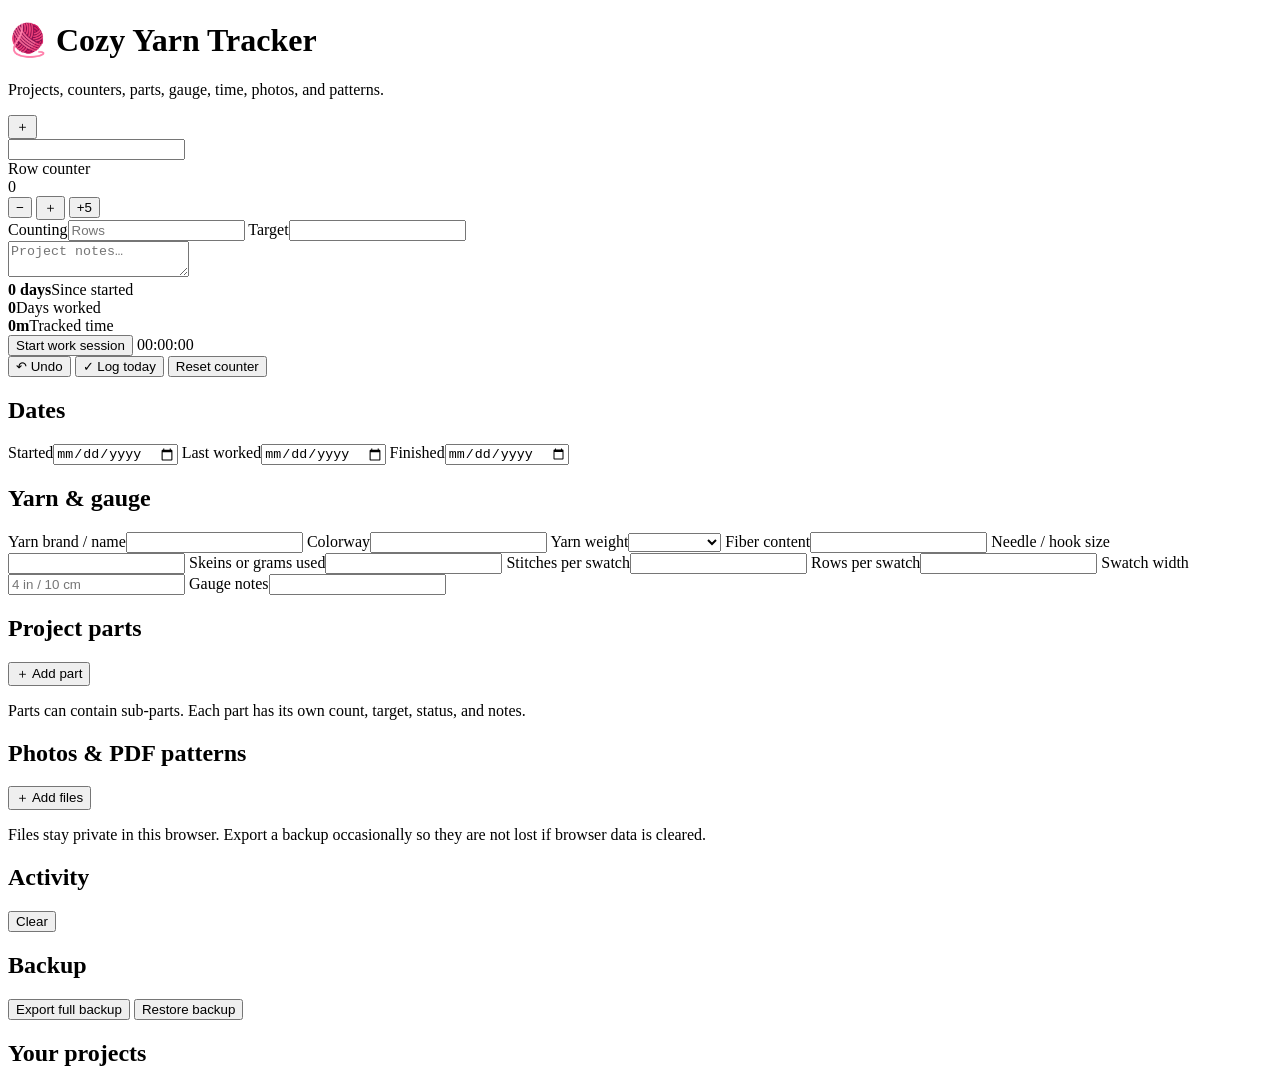
==== commit 51502699: "Add files via upload" ====
--- a/index.html
+++ b/index.html
@@ -1,27 +1,150 @@
-<!DOCTYPE html><html lang="en"><head><meta charset="UTF-8"><meta name="viewport" content="width=device-width,initial-scale=1,viewport-fit=cover"><title>Cozy Yarn Tracker</title><style>
-:root{--bg:#fbf7f2;--card:#fff;--text:#342a27;--muted:#756864;--accent:#8d6e63;--soft:#eee3da;--danger:#b85c5c;--shadow:0 10px 30px #4630281a}*{box-sizing:border-box}body{margin:0;background:var(--bg);color:var(--text);font-family:system-ui,-apple-system,sans-serif;padding:16px}.app{max-width:700px;margin:auto}header,.row,.head{display:flex;align-items:center;justify-content:space-between;gap:10px}h1{margin:0;font-size:1.8rem}.sub,.small{color:var(--muted);font-size:.82rem}.card{background:var(--card);border-radius:22px;padding:16px;margin:14px 0;box-shadow:var(--shadow)}button,input,textarea,select{font:inherit}button{border:0;border-radius:12px;padding:10px 12px;background:var(--soft);color:var(--text);font-weight:700}.accent{background:var(--accent);color:white}.danger{color:var(--danger)}.project-name{width:100%;border:0;text-align:center;font-weight:800;font-size:1.25rem}.count{text-align:center;font-size:6rem;font-weight:850;line-height:1;margin:16px 0}.controls{display:grid;grid-template-columns:1fr 1.4fr 1fr;gap:10px}.controls button{font-size:2rem;min-height:70px}.controls .accent{font-size:3rem}.grid2,.grid3{display:grid;gap:10px}.grid2{grid-template-columns:1fr 1fr}.grid3{grid-template-columns:repeat(3,1fr)}.field{background:var(--soft);padding:10px;border-radius:14px}.field label{display:block;font-size:.72rem;color:var(--muted)}.field input,.field select{width:100%;border:0;background:transparent;outline:0}.progress{height:10px;background:var(--soft);border-radius:99px;overflow:hidden}.bar{height:100%;background:var(--accent);width:0}textarea{width:100%;min-height:75px;border:0;border-radius:14px;background:var(--soft);padding:10px}.stats{display:grid;grid-template-columns:repeat(3,1fr);gap:8px}.stat{text-align:center;background:var(--soft);border-radius:13px;padding:9px}.stat strong{display:block}.parts,.files,.activity,.projects{display:grid;gap:8px}.part,.file,.event,.project{background:var(--soft);border-radius:13px;padding:10px}.part.depth1{margin-left:18px}.part.depth2{margin-left:36px}.partgrid{display:grid;grid-template-columns:1fr 80px 80px;gap:7px}.partgrid input,.partgrid select{width:100%;border:0;border-radius:8px;padding:7px}.actions{display:flex;gap:6px;flex-wrap:wrap;margin-top:7px}.actions button{padding:7px 9px;font-size:.78rem;background:white}.file{display:grid;grid-template-columns:1fr auto;gap:8px}.hidden{display:none}.toast{position:fixed;bottom:24px;left:50%;transform:translateX(-50%);background:#342a27;color:white;padding:10px 14px;border-radius:30px;opacity:0;transition:.2s}.toast.show{opacity:1}@media(max-width:520px){.grid3{grid-template-columns:1fr 1fr}.partgrid{grid-template-columns:1fr 70px}.card{padding:14px}.count{font-size:5rem}}
-</style></head><body><main class="app"><header><div><h1>🧶 Cozy Yarn Tracker</h1><div class="sub">Counters, parts, yarn, time, pictures and PDFs</div></div><button id="newProject">＋</button></header>
-<section class="card"><input id="name" class="project-name"><div id="label" class="sub" style="text-align:center"></div><div id="count" class="count">0</div><div class="controls"><button id="minus">−</button><button id="plus" class="accent">＋</button><button id="plus5">+5</button></div><div class="row small" style="margin-top:14px"><span id="progressText"></span><span id="percent"></span></div><div class="progress"><div id="bar" class="bar"></div></div><div class="grid2" style="margin-top:12px"><div class="field"><label>Counting</label><input id="counterType"></div><div class="field"><label>Target</label><input id="target" type="number" min="0"></div></div><textarea id="notes" placeholder="Project notes…" style="margin-top:10px"></textarea><div class="stats" style="margin-top:12px"><div class="stat"><strong id="age">0</strong><span class="small">days since start</span></div><div class="stat"><strong id="daysWorked">0</strong><span class="small">days worked</span></div><div class="stat"><strong id="tracked">0m</strong><span class="small">tracked time</span></div></div><div class="row" style="margin-top:10px"><button id="timer" class="accent" style="flex:1">Start work session</button><span id="live" class="small">00:00:00</span></div><div class="actions"><button id="undo">↶ Undo</button><button id="logToday">✓ Log today</button><button id="reset" class="danger">Reset</button></div></section>
-<section class="card"><h2>Dates</h2><div class="grid3"><div class="field"><label>Started</label><input id="startDate" type="date"></div><div class="field"><label>Last worked</label><input id="lastWorked" type="date"></div><div class="field"><label>Finished</label><input id="finished" type="date"></div></div></section>
-<section class="card"><h2>Yarn & gauge</h2><div class="grid2"><div class="field"><label>Yarn brand/name</label><input id="yarnName"></div><div class="field"><label>Colorway</label><input id="colorway"></div><div class="field"><label>Yarn weight</label><select id="weight"><option></option><option>Lace</option><option>Fingering</option><option>Sport</option><option>DK</option><option>Worsted</option><option>Aran</option><option>Bulky</option><option>Super bulky</option></select></div><div class="field"><label>Fiber</label><input id="fiber"></div><div class="field"><label>Needle/hook size</label><input id="tool"></div><div class="field"><label>Amount used</label><input id="amount"></div><div class="field"><label>Gauge stitches</label><input id="gSt" type="number" step="0.1"></div><div class="field"><label>Gauge rows</label><input id="gRows" type="number" step="0.1"></div><div class="field"><label>Swatch size</label><input id="swatch" placeholder="4 in / 10 cm"></div><div class="field"><label>Gauge notes</label><input id="gNotes"></div></div></section>
-<section class="card"><div class="head"><h2>Project parts</h2><button id="addPart">＋ Add part</button></div><div id="parts" class="parts"></div><div class="small">Each part and sub-part has its own count, target and status.</div></section>
-<section class="card"><div class="head"><h2>Pictures & PDF patterns</h2><button id="addFiles">＋ Add files</button></div><input id="fileInput" class="hidden" type="file" accept="image/*,application/pdf" multiple><div id="files" class="files"></div><div class="small">Files stay in this browser. Export a backup regularly.</div></section>
-<section class="card"><div class="head"><h2>Activity</h2><button id="clearActivity" class="danger">Clear</button></div><div id="activity" class="activity"></div></section>
-<section class="card"><h2>Backup</h2><div class="actions"><button id="export">Export full backup</button><button id="restore">Restore backup</button><input id="restoreInput" class="hidden" type="file" accept="application/json,.json"></div></section>
-<section><h2 class="sub">Your projects</h2><div id="projects" class="projects"></div></section></main><div id="toast" class="toast"></div>
-<script>
-const KEY='cozy-yarn-counter-v2',OLD='cozy-yarn-counter-v1',DB='cozy-yarn-files',STORE='attachments';const $=s=>document.querySelector(s),today=()=>new Date().toISOString().slice(0,10),uid=()=>crypto.randomUUID?crypto.randomUUID():String(Date.now()+Math.random());let undo=[],tick;
-function blank(name='New Yarn Project'){return{id:uid(),name,count:0,target:100,counterType:'Rows',notes:'',startDate:today(),lastWorked:'',finished:'',workDates:[],sessions:[],timerStart:null,activity:[],yarn:{},parts:[]}}
-function migrate(p){return{...blank(p.name),...p,yarn:{...blank().yarn,...(p.yarn||{})},parts:p.parts||[],activity:p.activity||[],workDates:p.workDates||[],sessions:p.sessions||[]}}
-function load(){try{let s=JSON.parse(localStorage.getItem(KEY));if(s?.projects?.length)return{...s,projects:s.projects.map(migrate)};let o=JSON.parse(localStorage.getItem(OLD));if(o?.projects?.length)return{...o,projects:o.projects.map(migrate)}}catch{}let p=blank('My Yarn Project');return{activeId:p.id,projects:[p]}}let state=load();const p=()=>state.projects.find(x=>x.id===state.activeId)||state.projects[0];const save=()=>localStorage.setItem(KEY,JSON.stringify(state));
-function toast(t){$('#toast').textContent=t;$('#toast').classList.add('show');clearTimeout(toast.t);toast.t=setTimeout(()=>$('#toast').classList.remove('show'),1500)}function log(t){let x=p();x.activity.unshift({at:new Date().toISOString(),text:t});x.activity=x.activity.slice(0,300);mark(false);save();renderActivity()}function mark(show=true){let x=p(),d=today();x.lastWorked=d;if(!x.workDates.includes(d))x.workDates.push(d);if(show)log('Worked on project today');save();renderStats()}
-function setCount(v){let x=p(),old=x.count;undo.push({id:x.id,count:old});x.count=Math.max(0,+v||0);save();renderCounter();log(`${x.counterType||'Row'} count ${old} → ${x.count}`)}function duration(ms){let m=Math.floor(ms/60000);return m<60?m+'m':Math.floor(m/60)+'h '+m%60+'m'}function total(x){return x.sessions.reduce((s,a)=>s+a.end-a.start,0)+(x.timerStart?Date.now()-x.timerStart:0)}
-function renderCounter(){let x=p(),pct=x.target?Math.min(100,Math.round(x.count/x.target*100)):0;$('#count').textContent=x.count;$('#label').textContent=(x.counterType||'Row')+' counter';$('#progressText').textContent=x.target?`${x.count} of ${x.target}`:`${x.count} counted`;$('#percent').textContent=x.target?pct+'%':'No target';$('#bar').style.width=pct+'%'}function renderStats(){let x=p(),age=Math.max(0,Math.floor((Date.now()-new Date((x.startDate||today())+'T00:00:00'))/86400000));$('#age').textContent=age;$('#daysWorked').textContent=x.workDates.length;$('#tracked').textContent=duration(total(x));$('#timer').textContent=x.timerStart?'Stop work session':'Start work session'}function live(){let x=p(),s=Math.floor((x.timerStart?Date.now()-x.timerStart:0)/1000);$('#live').textContent=[Math.floor(s/3600),Math.floor(s%3600/60),s%60].map(v=>String(v).padStart(2,'0')).join(':');$('#tracked').textContent=duration(total(x))}
-function flat(parts,d=0,o=[]){parts.forEach(q=>{o.push([q,d]);flat(q.children||[],d+1,o)});return o}function remove(parts,id){let i=parts.findIndex(x=>x.id===id);if(i>=0){parts.splice(i,1);return true}return parts.some(x=>remove(x.children||[],id))}function newPart(n='New part'){return{id:uid(),name:n,count:0,target:0,status:'Not started',notes:'',children:[]}}function renderParts(){let h=$('#parts');h.innerHTML='';let arr=flat(p().parts);if(!arr.length)h.innerHTML='<div class="small">No parts yet.</div>';arr.forEach(([q,d])=>{let e=document.createElement('div');e.className='part depth'+Math.min(d,2);e.innerHTML=`<div class="partgrid"><input class="pn"><input class="pc" type="number" min="0"><input class="pt" type="number" min="0"><select class="ps"><option>Not started</option><option>Working</option><option>Paused</option><option>Finished</option></select></div><div class="actions"><button class="m">−1</button><button class="a">+1</button><button class="child">＋ Sub-part</button><button class="note">Notes</button><button class="del danger">Delete</button></div>`;e.querySelector('.pn').value=q.name;e.querySelector('.pc').value=q.count;e.querySelector('.pt').value=q.target;e.querySelector('.ps').value=q.status;e.querySelector('.pn').onchange=z=>{q.name=z.target.value;save();log('Renamed part to '+q.name)};e.querySelector('.pc').onchange=z=>{q.count=Math.max(0,+z.target.value||0);save();log(`${q.name}: count ${q.count}`)};e.querySelector('.pt').onchange=z=>{q.target=Math.max(0,+z.target.value||0);save()};e.querySelector('.ps').onchange=z=>{q.status=z.target.value;save();log(`${q.name} marked ${q.status}`)};e.querySelector('.m').onclick=()=>{q.count=Math.max(0,q.count-1);save();log(`${q.name}: count ${q.count}`);renderParts()};e.querySelector('.a').onclick=()=>{q.count++;save();log(`${q.name}: count ${q.count}`);renderParts()};e.querySelector('.child').onclick=()=>{(q.children||(q.children=[])).push(newPart('New sub-part'));save();renderParts()};e.querySelector('.note').onclick=()=>{let v=prompt('Notes for '+q.name,q.notes||'');if(v!==null){q.notes=v;save();log('Updated notes for '+q.name)}};e.querySelector('.del').onclick=()=>{if(confirm('Delete this part and its sub-parts?')){remove(p().parts,q.id);save();renderParts()}};h.appendChild(e)})}
-function renderActivity(){let h=$('#activity');h.innerHTML='';(p().activity||[]).slice(0,100).forEach(a=>{let e=document.createElement('div');e.className='event';e.innerHTML=`${a.text}<div class="small">${new Date(a.at).toLocaleString()}</div>`;h.appendChild(e)});if(!h.children.length)h.innerHTML='<div class="small">No activity yet.</div>'}function renderProjects(){let h=$('#projects');h.innerHTML='';state.projects.forEach(x=>{let e=document.createElement('div');e.className='project row';e.innerHTML=`<strong>${x.name||'Untitled'}</strong><span>${x.count}</span><button>Open</button><button class="danger">×</button>`;e.children[2].onclick=()=>{state.activeId=x.id;save();render()};e.children[3].onclick=()=>{if(state.projects.length===1)return toast('Keep one project');if(confirm('Delete project?')){state.projects=state.projects.filter(y=>y.id!==x.id);if(state.activeId===x.id)state.activeId=state.projects[0].id;save();render()}};h.appendChild(e)})}
-function db(){return new Promise((r,j)=>{let q=indexedDB.open(DB,1);q.onupgradeneeded=()=>q.result.createObjectStore(STORE,{keyPath:'id'});q.onsuccess=()=>r(q.result);q.onerror=()=>j(q.error)})}async function allFiles(){let d=await db();return new Promise((r,j)=>{let q=d.transaction(STORE).objectStore(STORE).getAll();q.onsuccess=()=>r(q.result);q.onerror=()=>j(q.error)})}async function putFile(v){let d=await db();return new Promise((r,j)=>{let t=d.transaction(STORE,'readwrite');t.objectStore(STORE).put(v);t.oncomplete=r;t.onerror=()=>j(t.error)})}async function delFile(id){let d=await db();return new Promise((r,j)=>{let t=d.transaction(STORE,'readwrite');t.objectStore(STORE).delete(id);t.oncomplete=r;t.onerror=()=>j(t.error)})}function dataURL(f){return new Promise((r,j)=>{let x=new FileReader();x.onload=()=>r(x.result);x.onerror=j;x.readAsDataURL(f)})}async function renderFiles(){let h=$('#files'),fs=(await allFiles()).filter(f=>f.projectId===p().id);h.innerHTML='';fs.forEach(f=>{let e=document.createElement('div');e.className='file';e.innerHTML=`<div><strong>${f.name}</strong><div class="small">${Math.round(f.size/1024)} KB</div></div><div class="actions"><button>Open</button><button class="danger">Delete</button></div>`;e.querySelectorAll('button')[0].onclick=()=>window.open(f.data,'_blank');e.querySelectorAll('button')[1].onclick=async()=>{await delFile(f.id);renderFiles()};h.appendChild(e)});if(!fs.length)h.innerHTML='<div class="small">No files attached.</div>'}
-function bind(){let x=p();for(let [id,v] of Object.entries({name:x.name,counterType:x.counterType,target:x.target,notes:x.notes,startDate:x.startDate,lastWorked:x.lastWorked,finished:x.finished,yarnName:x.yarn.name||'',colorway:x.yarn.colorway||'',weight:x.yarn.weight||'',fiber:x.yarn.fiber||'',tool:x.yarn.tool||'',amount:x.yarn.amount||'',gSt:x.yarn.gSt||'',gRows:x.yarn.gRows||'',swatch:x.yarn.swatch||'',gNotes:x.yarn.gNotes||''}))$('#'+id).value=v}function render(){bind();renderCounter();renderStats();live();renderParts();renderActivity();renderProjects();renderFiles()}
-$('#plus').onclick=()=>setCount(p().count+1);$('#minus').onclick=()=>setCount(p().count-1);$('#plus5').onclick=()=>setCount(p().count+5);$('#undo').onclick=()=>{let u=undo.pop();if(!u||u.id!==p().id)return toast('Nothing to undo');p().count=u.count;save();renderCounter()};$('#reset').onclick=()=>confirm('Reset counter?')&&setCount(0);$('#logToday').onclick=()=>mark(true);$('#timer').onclick=()=>{let x=p();if(x.timerStart){let end=Date.now(),start=x.timerStart;x.sessions.push({start,end});x.timerStart=null;log('Work session: '+duration(end-start))}else{x.timerStart=Date.now();log('Started work session')}save();renderStats()};$('#newProject').onclick=()=>{let x=blank('Project '+(state.projects.length+1));state.projects.push(x);state.activeId=x.id;save();render()};$('#addPart').onclick=()=>{p().parts.push(newPart('Part '+(p().parts.length+1)));save();renderParts()};$('#clearActivity').onclick=()=>{if(confirm('Clear activity?')){p().activity=[];save();renderActivity()}};$('#addFiles').onclick=()=>$('#fileInput').click();$('#fileInput').onchange=async e=>{for(let f of e.target.files)await putFile({id:uid(),projectId:p().id,name:f.name,type:f.type,size:f.size,data:await dataURL(f)});e.target.value='';renderFiles();log('Added pattern files')};
-for(let id of ['name','counterType','target','notes','startDate','lastWorked','finished'])$('#'+id).onchange=e=>{let map={lastWorked:'lastWorked',finished:'finished'};p()[map[id]||id]=id==='target'?Math.max(0,+e.target.value||0):e.target.value;save();renderCounter();renderProjects();renderStats()};for(let id of ['yarnName','colorway','weight','fiber','tool','amount','gSt','gRows','swatch','gNotes'])$('#'+id).onchange=e=>{let m={yarnName:'name'};p().yarn[m[id]||id]=e.target.value;save();mark(false)};
-$('#export').onclick=async()=>{let blob=new Blob([JSON.stringify({version:2,state,attachments:await allFiles()})],{type:'application/json'}),a=document.createElement('a');a.href=URL.createObjectURL(blob);a.download='cozy-yarn-backup-'+today()+'.json';a.click()};$('#restore').onclick=()=>$('#restoreInput').click();$('#restoreInput').onchange=async e=>{try{let d=JSON.parse(await e.target.files[0].text());if(!d.state?.projects?.length)throw 0;if(!confirm('Replace current data?'))return;state={...d.state,projects:d.state.projects.map(migrate)};let fs=await allFiles();for(let f of fs)await delFile(f.id);for(let f of d.attachments||[])await putFile(f);save();render();toast('Backup restored')}catch{alert('Invalid backup')}};setInterval(live,1000);render();
-</script></body></html>
+<!doctype html>
+<html lang="en">
+<head>
+  <meta charset="utf-8">
+  <meta name="viewport" content="width=device-width, initial-scale=1, viewport-fit=cover">
+  <meta name="theme-color" content="#8d6e63">
+  <meta name="apple-mobile-web-app-capable" content="yes">
+  <meta name="apple-mobile-web-app-status-bar-style" content="default">
+  <title>Cozy Yarn Tracker</title>
+  <link rel="manifest" href="manifest.webmanifest">
+  <link rel="stylesheet" href="css/styles.css">
+</head>
+<body>
+  <main class="app-shell">
+    <header class="topbar">
+      <div>
+        <h1>🧶 Cozy Yarn Tracker</h1>
+        <p>Projects, counters, parts, gauge, time, photos, and patterns.</p>
+      </div>
+      <button id="new-project" class="round-button" aria-label="Create a project">＋</button>
+    </header>
+
+    <section class="card counter-card">
+      <input id="project-name" class="project-name" aria-label="Project name">
+      <div id="counter-label" class="muted centered">Row counter</div>
+      <div id="counter-value" class="counter-value">0</div>
+
+      <div class="counter-controls">
+        <button id="decrement" class="soft-button">−</button>
+        <button id="increment" class="primary-counter">＋</button>
+        <button id="add-five" class="soft-button">+5</button>
+      </div>
+
+      <div class="progress-copy">
+        <span id="progress-text"></span>
+        <span id="progress-percent"></span>
+      </div>
+      <div class="progress-track"><div id="progress-fill"></div></div>
+
+      <div class="two-column top-gap">
+        <label class="field">Counting<input id="counter-type" placeholder="Rows"></label>
+        <label class="field">Target<input id="counter-target" type="number" min="0" inputmode="numeric"></label>
+      </div>
+
+      <textarea id="project-notes" class="top-gap" placeholder="Project notes…"></textarea>
+
+      <div class="stats-grid">
+        <div class="stat"><strong id="days-since">0 days</strong><span>Since started</span></div>
+        <div class="stat"><strong id="days-worked">0</strong><span>Days worked</span></div>
+        <div class="stat"><strong id="tracked-time">0m</strong><span>Tracked time</span></div>
+      </div>
+
+      <div class="timer-row">
+        <button id="timer-button" class="primary-button">Start work session</button>
+        <span id="live-timer">00:00:00</span>
+      </div>
+
+      <div class="button-row">
+        <button id="undo">↶ Undo</button>
+        <button id="log-today">✓ Log today</button>
+        <button id="reset-counter" class="danger-text">Reset counter</button>
+      </div>
+    </section>
+
+    <section class="card">
+      <h2>Dates</h2>
+      <div class="three-column">
+        <label class="field">Started<input id="start-date" type="date"></label>
+        <label class="field">Last worked<input id="last-worked-date" type="date"></label>
+        <label class="field">Finished<input id="finished-date" type="date"></label>
+      </div>
+    </section>
+
+    <section class="card">
+      <h2>Yarn & gauge</h2>
+      <div class="two-column">
+        <label class="field">Yarn brand / name<input id="yarn-name"></label>
+        <label class="field">Colorway<input id="colorway"></label>
+        <label class="field">Yarn weight<select id="yarn-weight"><option value=""></option><option>Lace</option><option>Fingering</option><option>Sport</option><option>DK</option><option>Worsted</option><option>Aran</option><option>Bulky</option><option>Super bulky</option></select></label>
+        <label class="field">Fiber content<input id="fiber"></label>
+        <label class="field">Needle / hook size<input id="tool-size"></label>
+        <label class="field">Skeins or grams used<input id="amount-used"></label>
+        <label class="field">Stitches per swatch<input id="gauge-stitches" type="number" min="0" step="0.1"></label>
+        <label class="field">Rows per swatch<input id="gauge-rows" type="number" min="0" step="0.1"></label>
+        <label class="field">Swatch width<input id="gauge-width" placeholder="4 in / 10 cm"></label>
+        <label class="field">Gauge notes<input id="gauge-notes"></label>
+      </div>
+    </section>
+
+    <section class="card">
+      <div class="section-heading">
+        <h2>Project parts</h2>
+        <button id="add-part">＋ Add part</button>
+      </div>
+      <div id="parts-list" class="stack"></div>
+      <p class="helper">Parts can contain sub-parts. Each part has its own count, target, status, and notes.</p>
+    </section>
+
+    <section class="card">
+      <div class="section-heading">
+        <h2>Photos & PDF patterns</h2>
+        <button id="add-attachments">＋ Add files</button>
+      </div>
+      <input id="attachment-input" type="file" accept="image/*,application/pdf" multiple hidden>
+      <div id="attachment-list" class="stack"></div>
+      <p class="helper">Files stay private in this browser. Export a backup occasionally so they are not lost if browser data is cleared.</p>
+    </section>
+
+    <section class="card">
+      <div class="section-heading">
+        <h2>Activity</h2>
+        <button id="clear-activity" class="danger-text">Clear</button>
+      </div>
+      <div id="activity-list" class="stack scroll-list"></div>
+    </section>
+
+    <section class="card">
+      <h2>Backup</h2>
+      <div class="button-row">
+        <button id="export-backup">Export full backup</button>
+        <button id="restore-backup">Restore backup</button>
+        <input id="restore-input" type="file" accept="application/json,.json" hidden>
+      </div>
+    </section>
+
+    <section>
+      <h2 class="project-list-title">Your projects</h2>
+      <div id="project-list" class="stack"></div>
+    </section>
+  </main>
+
+  <dialog id="preview-dialog" class="preview-dialog">
+    <div class="preview-header">
+      <div>
+        <strong id="preview-title"></strong>
+        <div id="preview-meta" class="muted"></div>
+      </div>
+      <button id="close-preview" class="round-button" aria-label="Close preview">×</button>
+    </div>
+    <div id="preview-body" class="preview-body"></div>
+    <div class="preview-actions">
+      <a id="open-original" class="button-link" target="_blank" rel="noopener">Open in Safari</a>
+      <a id="download-original" class="button-link" download>Save a copy</a>
+    </div>
+  </dialog>
+
+  <div id="toast" class="toast"></div>
+  <script type="module" src="js/app.js"></script>
+</body>
+</html>
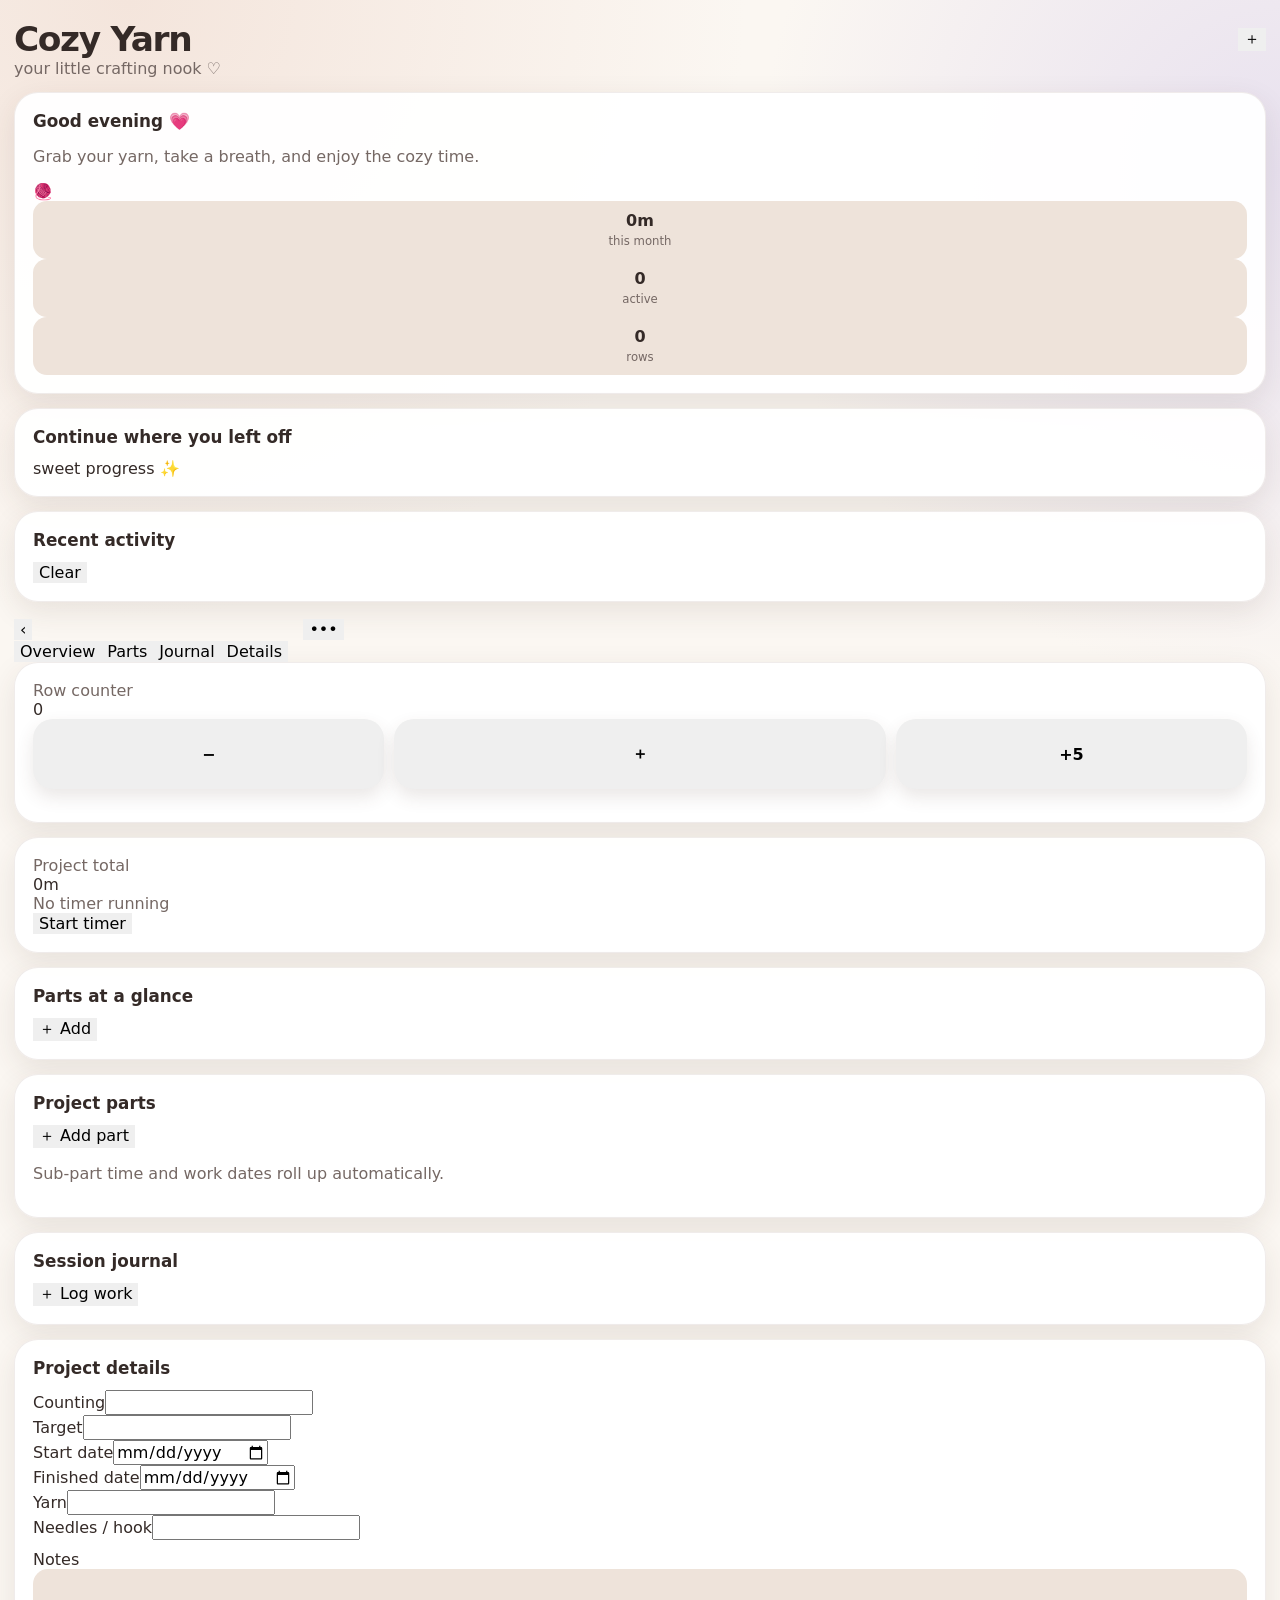
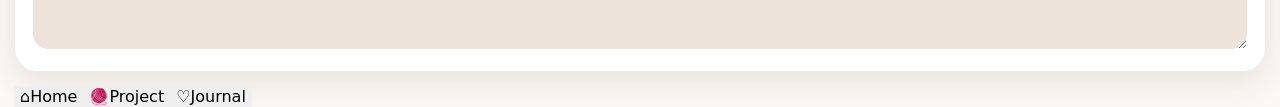
==== commit 4cd02c5d: "Add files via upload" ====
--- a/index.html
+++ b/index.html
@@ -1,150 +1,43 @@
 <!doctype html>
 <html lang="en">
 <head>
-  <meta charset="utf-8">
-  <meta name="viewport" content="width=device-width, initial-scale=1, viewport-fit=cover">
-  <meta name="theme-color" content="#8d6e63">
-  <meta name="apple-mobile-web-app-capable" content="yes">
-  <meta name="apple-mobile-web-app-status-bar-style" content="default">
-  <title>Cozy Yarn Tracker</title>
-  <link rel="manifest" href="manifest.webmanifest">
-  <link rel="stylesheet" href="css/styles.css">
+<meta charset="utf-8">
+<meta name="viewport" content="width=device-width,initial-scale=1,viewport-fit=cover">
+<meta name="theme-color" content="#f7f4ff">
+<meta name="apple-mobile-web-app-capable" content="yes">
+<meta name="apple-mobile-web-app-title" content="Cozy Yarn">
+<link rel="apple-touch-icon" href="./assets/icons/icon-180.png">
+<link rel="manifest" href="./manifest.webmanifest">
+<title>Cozy Yarn Tracker</title>
+<link rel="stylesheet" href="./css/styles.css">
 </head>
 <body>
-  <main class="app-shell">
-    <header class="topbar">
-      <div>
-        <h1>🧶 Cozy Yarn Tracker</h1>
-        <p>Projects, counters, parts, gauge, time, photos, and patterns.</p>
-      </div>
-      <button id="new-project" class="round-button" aria-label="Create a project">＋</button>
-    </header>
-
-    <section class="card counter-card">
-      <input id="project-name" class="project-name" aria-label="Project name">
-      <div id="counter-label" class="muted centered">Row counter</div>
-      <div id="counter-value" class="counter-value">0</div>
-
-      <div class="counter-controls">
-        <button id="decrement" class="soft-button">−</button>
-        <button id="increment" class="primary-counter">＋</button>
-        <button id="add-five" class="soft-button">+5</button>
-      </div>
-
-      <div class="progress-copy">
-        <span id="progress-text"></span>
-        <span id="progress-percent"></span>
-      </div>
-      <div class="progress-track"><div id="progress-fill"></div></div>
-
-      <div class="two-column top-gap">
-        <label class="field">Counting<input id="counter-type" placeholder="Rows"></label>
-        <label class="field">Target<input id="counter-target" type="number" min="0" inputmode="numeric"></label>
-      </div>
-
-      <textarea id="project-notes" class="top-gap" placeholder="Project notes…"></textarea>
-
-      <div class="stats-grid">
-        <div class="stat"><strong id="days-since">0 days</strong><span>Since started</span></div>
-        <div class="stat"><strong id="days-worked">0</strong><span>Days worked</span></div>
-        <div class="stat"><strong id="tracked-time">0m</strong><span>Tracked time</span></div>
-      </div>
-
-      <div class="timer-row">
-        <button id="timer-button" class="primary-button">Start work session</button>
-        <span id="live-timer">00:00:00</span>
-      </div>
-
-      <div class="button-row">
-        <button id="undo">↶ Undo</button>
-        <button id="log-today">✓ Log today</button>
-        <button id="reset-counter" class="danger-text">Reset counter</button>
-      </div>
-    </section>
-
-    <section class="card">
-      <h2>Dates</h2>
-      <div class="three-column">
-        <label class="field">Started<input id="start-date" type="date"></label>
-        <label class="field">Last worked<input id="last-worked-date" type="date"></label>
-        <label class="field">Finished<input id="finished-date" type="date"></label>
-      </div>
-    </section>
-
-    <section class="card">
-      <h2>Yarn & gauge</h2>
-      <div class="two-column">
-        <label class="field">Yarn brand / name<input id="yarn-name"></label>
-        <label class="field">Colorway<input id="colorway"></label>
-        <label class="field">Yarn weight<select id="yarn-weight"><option value=""></option><option>Lace</option><option>Fingering</option><option>Sport</option><option>DK</option><option>Worsted</option><option>Aran</option><option>Bulky</option><option>Super bulky</option></select></label>
-        <label class="field">Fiber content<input id="fiber"></label>
-        <label class="field">Needle / hook size<input id="tool-size"></label>
-        <label class="field">Skeins or grams used<input id="amount-used"></label>
-        <label class="field">Stitches per swatch<input id="gauge-stitches" type="number" min="0" step="0.1"></label>
-        <label class="field">Rows per swatch<input id="gauge-rows" type="number" min="0" step="0.1"></label>
-        <label class="field">Swatch width<input id="gauge-width" placeholder="4 in / 10 cm"></label>
-        <label class="field">Gauge notes<input id="gauge-notes"></label>
-      </div>
-    </section>
-
-    <section class="card">
-      <div class="section-heading">
-        <h2>Project parts</h2>
-        <button id="add-part">＋ Add part</button>
-      </div>
-      <div id="parts-list" class="stack"></div>
-      <p class="helper">Parts can contain sub-parts. Each part has its own count, target, status, and notes.</p>
-    </section>
-
-    <section class="card">
-      <div class="section-heading">
-        <h2>Photos & PDF patterns</h2>
-        <button id="add-attachments">＋ Add files</button>
-      </div>
-      <input id="attachment-input" type="file" accept="image/*,application/pdf" multiple hidden>
-      <div id="attachment-list" class="stack"></div>
-      <p class="helper">Files stay private in this browser. Export a backup occasionally so they are not lost if browser data is cleared.</p>
-    </section>
-
-    <section class="card">
-      <div class="section-heading">
-        <h2>Activity</h2>
-        <button id="clear-activity" class="danger-text">Clear</button>
-      </div>
-      <div id="activity-list" class="stack scroll-list"></div>
-    </section>
-
-    <section class="card">
-      <h2>Backup</h2>
-      <div class="button-row">
-        <button id="export-backup">Export full backup</button>
-        <button id="restore-backup">Restore backup</button>
-        <input id="restore-input" type="file" accept="application/json,.json" hidden>
-      </div>
-    </section>
-
-    <section>
-      <h2 class="project-list-title">Your projects</h2>
-      <div id="project-list" class="stack"></div>
-    </section>
-  </main>
-
-  <dialog id="preview-dialog" class="preview-dialog">
-    <div class="preview-header">
-      <div>
-        <strong id="preview-title"></strong>
-        <div id="preview-meta" class="muted"></div>
-      </div>
-      <button id="close-preview" class="round-button" aria-label="Close preview">×</button>
-    </div>
-    <div id="preview-body" class="preview-body"></div>
-    <div class="preview-actions">
-      <a id="open-original" class="button-link" target="_blank" rel="noopener">Open in Safari</a>
-      <a id="download-original" class="button-link" download>Save a copy</a>
-    </div>
-  </dialog>
-
-  <div id="toast" class="toast"></div>
-  <script type="module" src="js/app.js"></script>
-</body>
-</html>
+<main class="app">
+<header class="topbar"><div class="brand"><img class="logo" src="./assets/icons/icon-180.png" alt=""><div><h1>Cozy Yarn</h1><div class="muted">your little crafting nook ♡</div></div></div><button class="icon-btn" id="newProjectBtn">＋</button></header>
+<section id="homeScreen">
+<div class="card hero"><div class="hero-row"><div><h2 id="greeting">Good evening 💗</h2><p class="muted">Grab your yarn, take a breath, and enjoy the cozy time.</p></div><div class="yarn-bubble">🧶</div></div><div class="stats"><div class="stat"><strong id="monthTime">0m</strong><span class="muted">this month</span></div><div class="stat"><strong id="activeProjects">0</strong><span class="muted">active</span></div><div class="stat"><strong id="monthRows">0</strong><span class="muted">rows</span></div></div></div>
+<div class="card"><div class="section-head"><h2>Continue where you left off</h2><span class="pill">sweet progress ✨</span></div><div id="projectList" class="project-list"></div></div>
+<div class="card"><div class="section-head"><h2>Recent activity</h2><button class="mini" id="clearActivity">Clear</button></div><div id="homeActivity" class="activity"></div></div>
+</section>
+<section id="projectScreen" class="hidden">
+<div class="screen-title"><button class="icon-btn" id="backBtn">‹</button><input id="projectName" style="font-weight:850;font-size:1.2rem;background:transparent;border:0"><button class="icon-btn" id="projectMenuBtn">•••</button></div>
+<div class="tabs"><button class="tab active" data-tab="overview">Overview</button><button class="tab" data-tab="parts">Parts</button><button class="tab" data-tab="journal">Journal</button><button class="tab" data-tab="details">Details</button></div>
+<div id="tab-overview" class="tab-panel">
+<div class="card counter"><div class="muted" id="counterLabel">Row counter</div><div class="count" id="projectCount">0</div><div class="counter-controls"><button id="minusBtn">−</button><button id="plusBtn" class="plus">＋</button><button id="plus5Btn">+5</button></div><div style="display:flex;justify-content:space-between;margin-top:15px"><span id="progressText" class="muted"></span><strong id="progressPct"></strong></div><div class="progress"><i id="projectBar"></i></div></div>
+<div class="card"><div class="timer-panel"><div><div class="muted">Project total</div><div id="projectTotalTime" class="timer-time">0m</div><div id="liveTimer" class="muted">No timer running</div></div><button id="projectTimerBtn" class="btn primary">Start timer</button></div></div>
+<div class="card"><div class="section-head"><h2>Parts at a glance</h2><button class="mini pink" id="quickAddPart">＋ Add</button></div><div id="overviewParts" class="part-tree"></div></div>
+</div>
+<div id="tab-parts" class="tab-panel hidden"><div class="card"><div class="section-head"><h2>Project parts</h2><button class="btn soft" id="addRootPart">＋ Add part</button></div><p class="muted">Sub-part time and work dates roll up automatically.</p><div id="partsTree" class="part-tree"></div></div></div>
+<div id="tab-journal" class="tab-panel hidden"><div class="card"><div class="section-head"><h2>Session journal</h2><button class="mini" id="manualLogBtn">＋ Log work</button></div><div id="projectActivity" class="activity"></div></div></div>
+<div id="tab-details" class="tab-panel hidden"><div class="card"><h2>Project details</h2><div class="fields"><div><label>Counting</label><input id="counterType"></div><div><label>Target</label><input id="target" type="number"></div><div><label>Start date</label><input id="startDate" type="date"></div><div><label>Finished date</label><input id="finishedDate" type="date"></div><div><label>Yarn</label><input id="yarnName"></div><div><label>Needles / hook</label><input id="toolSize"></div></div><div style="margin-top:10px"><label>Notes</label><textarea id="projectNotes"></textarea></div></div></div>
+</section>
+</main>
+<nav class="bottom-nav"><button class="nav-btn active" data-nav="home"><span>⌂</span>Home</button><button class="nav-btn" data-nav="project"><span>🧶</span>Project</button><button class="nav-btn" data-nav="journal"><span>♡</span>Journal</button></nav>
+<div id="modal" class="modal hidden"><div class="sheet" id="sheet"></div></div><div id="toast" class="toast"></div>
+<script src="./js/app.js" defer></script>
+<script>
+if ('serviceWorker' in navigator) {
+  window.addEventListener('load', () => navigator.serviceWorker.register('./sw.js'));
+}
+</script>
+</body></html>
--- a/css/styles.css
+++ b/css/styles.css
@@ -0,0 +1,135 @@
+:root {
+  --bg: #fbf7f2;
+  --card: #ffffff;
+  --text: #342a27;
+  --muted: #756864;
+  --accent: #8d6e63;
+  --accent-dark: #684e46;
+  --soft: #eee3da;
+  --danger: #b85c5c;
+  --shadow: 0 10px 30px rgba(70, 48, 40, 0.1);
+}
+
+* { box-sizing: border-box; }
+html { color-scheme: light; }
+body {
+  margin: 0;
+  min-height: 100vh;
+  padding: env(safe-area-inset-top) 14px env(safe-area-inset-bottom);
+  font-family: ui-rounded, "SF Pro Rounded", system-ui, -apple-system, sans-serif;
+  color: var(--text);
+  background:
+    radial-gradient(circle at 10% 0%, #f4e5dc 0, transparent 30%),
+    radial-gradient(circle at 100% 10%, #e8e1ef 0, transparent 26%),
+    var(--bg);
+}
+
+button, input, textarea, select { font: inherit; }
+button { border: 0; cursor: pointer; -webkit-tap-highlight-color: transparent; }
+button:active { transform: scale(0.98); }
+
+.app-shell { width: min(100%, 720px); margin: auto; padding: 18px 0 40px; }
+.topbar { display: flex; justify-content: space-between; align-items: center; gap: 12px; margin-bottom: 14px; }
+h1 { margin: 0; font-size: clamp(1.55rem, 6vw, 2.15rem); letter-spacing: -0.04em; }
+h2 { margin: 0 0 12px; font-size: 1.05rem; }
+.topbar p, .helper, .muted { color: var(--muted); }
+.topbar p { margin: 4px 0 0; font-size: 0.92rem; }
+.helper { margin: 10px 0 0; font-size: 0.8rem; }
+.centered { text-align: center; }
+
+.card {
+  margin-bottom: 14px;
+  padding: 18px;
+  border: 1px solid rgba(141, 110, 99, 0.13);
+  border-radius: 24px;
+  background: rgba(255,255,255,0.95);
+  box-shadow: var(--shadow);
+}
+.round-button { width: 44px; height: 44px; border-radius: 50%; background: var(--card); color: var(--accent-dark); box-shadow: var(--shadow); font-size: 1.4rem; }
+.project-name { width: 100%; border: 0; outline: 0; background: transparent; color: var(--text); text-align: center; font-size: 1.25rem; font-weight: 800; }
+.counter-value { margin: 16px 0 18px; text-align: center; font-size: clamp(4.7rem, 23vw, 7.5rem); line-height: 1; font-weight: 850; letter-spacing: -0.08em; }
+.counter-controls { display: grid; grid-template-columns: 1fr 1.4fr 1fr; gap: 10px; }
+.counter-controls button { min-height: 70px; border-radius: 20px; font-weight: 800; box-shadow: 0 8px 18px rgba(80,54,47,.12); }
+.soft-button { background: var(--soft); color: var(--accent-dark); font-size: 2rem; }
+.primary-counter { min-height: 88px !important; background: var(--accent); color: white; font-size: 2.8rem; }
+.progress-copy { display: flex; justify-content: space-between; gap: 8px; margin: 18px 0 7px; color: var(--muted); font-size: 0.86rem; }
+.progress-track { height: 11px; overflow: hidden; border-radius: 99px; background: var(--soft); }
+#progress-fill { height: 100%; width: 0; background: var(--accent); transition: width .18s ease; }
+
+.two-column, .three-column { display: grid; gap: 10px; }
+.two-column { grid-template-columns: repeat(2, minmax(0, 1fr)); }
+.three-column { grid-template-columns: repeat(3, minmax(0, 1fr)); }
+.top-gap { margin-top: 14px; }
+.field { display: block; padding: 10px 12px; border-radius: 15px; background: var(--soft); color: var(--muted); font-size: 0.75rem; }
+.field input, .field select { width: 100%; min-width: 0; margin-top: 4px; border: 0; outline: 0; background: transparent; color: var(--text); font-weight: 700; }
+textarea { width: 100%; min-height: 80px; padding: 12px; border: 0; border-radius: 15px; outline: 0; resize: vertical; background: var(--soft); color: var(--text); }
+
+.stats-grid { display: grid; grid-template-columns: repeat(3, 1fr); gap: 8px; margin-top: 14px; }
+.stat { padding: 10px; border-radius: 14px; text-align: center; background: var(--soft); }
+.stat strong { display: block; }
+.stat span { color: var(--muted); font-size: .73rem; }
+.timer-row { display: flex; align-items: center; gap: 8px; margin-top: 10px; }
+.primary-button { flex: 1; padding: 11px; border-radius: 14px; background: var(--accent); color: white; font-weight: 800; }
+.primary-button.running { background: var(--danger); }
+#live-timer { min-width: 82px; text-align: right; color: var(--muted); font-variant-numeric: tabular-nums; }
+.button-row { display: flex; flex-wrap: wrap; gap: 9px; margin-top: 12px; }
+.button-row button, .section-heading button, .button-link { flex: 1; min-width: 110px; padding: 9px 11px; border-radius: 12px; background: var(--soft); color: var(--accent-dark); font-weight: 750; text-decoration: none; text-align: center; }
+.danger-text { color: var(--danger) !important; }
+.section-heading { display: flex; justify-content: space-between; align-items: center; gap: 8px; margin-bottom: 10px; }
+.section-heading h2 { margin: 0; }
+.stack { display: grid; gap: 9px; }
+.scroll-list { max-height: 260px; overflow: auto; }
+.empty-state { color: var(--muted); font-size: .84rem; }
+
+.part-card { padding: 11px; border-radius: 15px; background: var(--soft); }
+.part-card[data-depth="1"] { margin-left: 18px; }
+.part-card[data-depth="2"] { margin-left: 36px; }
+.part-card[data-depth="3"] { margin-left: 54px; }
+.part-header { display: grid; grid-template-columns: 1fr auto; gap: 8px; align-items: center; }
+.part-name { width: 100%; border: 0; outline: 0; background: transparent; color: var(--text); font-weight: 800; }
+.part-fields { display: grid; grid-template-columns: repeat(3, minmax(0, 1fr)); gap: 7px; margin-top: 8px; }
+.part-fields input, .part-fields select { width: 100%; padding: 8px; border: 0; border-radius: 10px; background: white; color: var(--text); }
+.part-actions { display: flex; flex-wrap: wrap; gap: 6px; margin-top: 8px; }
+.part-actions button { padding: 7px 9px; border-radius: 10px; background: white; color: var(--accent-dark); font-size: .8rem; font-weight: 700; }
+
+.attachment-card { display: grid; grid-template-columns: 58px minmax(0,1fr) auto; gap: 10px; align-items: center; padding: 9px; border-radius: 14px; background: var(--soft); }
+.attachment-thumb { width: 58px; height: 58px; overflow: hidden; display: grid; place-items: center; border-radius: 10px; background: white; font-size: 1.7rem; }
+.attachment-thumb img { width: 100%; height: 100%; object-fit: cover; }
+.attachment-name { overflow: hidden; text-overflow: ellipsis; white-space: nowrap; font-weight: 750; }
+.attachment-meta { color: var(--muted); font-size: .76rem; }
+.attachment-actions { display: flex; flex-wrap: wrap; gap: 6px; }
+.attachment-actions button { padding: 7px 8px; border-radius: 10px; background: white; color: var(--accent-dark); font-size: .78rem; font-weight: 700; }
+
+.activity-item { padding: 9px; border-radius: 12px; background: var(--soft); font-size: .85rem; }
+.activity-item time { display: block; margin-top: 2px; color: var(--muted); font-size: .72rem; }
+.project-list-title { color: var(--muted); }
+.project-row { display: grid; grid-template-columns: minmax(0,1fr) auto auto auto; gap: 7px; align-items: center; padding: 10px; border: 1px solid rgba(141,110,99,.1); border-radius: 15px; background: rgba(255,255,255,.8); }
+.project-row.active { outline: 2px solid rgba(141,110,99,.28); }
+.project-row strong { overflow: hidden; text-overflow: ellipsis; white-space: nowrap; }
+.project-row span { color: var(--muted); }
+.project-row button { padding: 8px 10px; border-radius: 10px; background: var(--soft); color: var(--accent-dark); font-weight: 700; }
+
+.preview-dialog { width: min(94vw, 900px); height: min(92vh, 900px); padding: 0; border: 0; border-radius: 22px; overflow: hidden; background: var(--card); color: var(--text); box-shadow: 0 30px 80px rgba(0,0,0,.28); }
+.preview-dialog::backdrop { background: rgba(30,23,20,.66); backdrop-filter: blur(5px); }
+.preview-header, .preview-actions { display: flex; justify-content: space-between; align-items: center; gap: 10px; padding: 12px 14px; }
+.preview-header { border-bottom: 1px solid var(--soft); }
+.preview-actions { border-top: 1px solid var(--soft); }
+.preview-body { height: calc(100% - 132px); display: grid; place-items: center; overflow: auto; background: #f3eee9; }
+.preview-body img { max-width: 100%; max-height: 100%; object-fit: contain; }
+.preview-body iframe { width: 100%; height: 100%; border: 0; background: white; }
+.preview-fallback { max-width: 420px; padding: 24px; text-align: center; color: var(--muted); }
+.button-link { display: inline-block; }
+
+.toast { position: fixed; left: 50%; bottom: calc(22px + env(safe-area-inset-bottom)); z-index: 100; transform: translateX(-50%) translateY(16px); opacity: 0; pointer-events: none; padding: 10px 14px; border-radius: 999px; background: var(--text); color: white; transition: .18s; }
+.toast.show { opacity: 1; transform: translateX(-50%) translateY(0); }
+
+@media (max-width: 560px) {
+  .card { padding: 15px; }
+  .three-column { grid-template-columns: repeat(2, minmax(0,1fr)); }
+  .part-fields { grid-template-columns: repeat(2, minmax(0,1fr)); }
+  .attachment-card { grid-template-columns: 50px minmax(0,1fr); }
+  .attachment-thumb { width: 50px; height: 50px; }
+  .attachment-actions { grid-column: 2; }
+  .project-row { grid-template-columns: minmax(0,1fr) auto auto; }
+  .project-row .delete-project { grid-column: 3; }
+}
